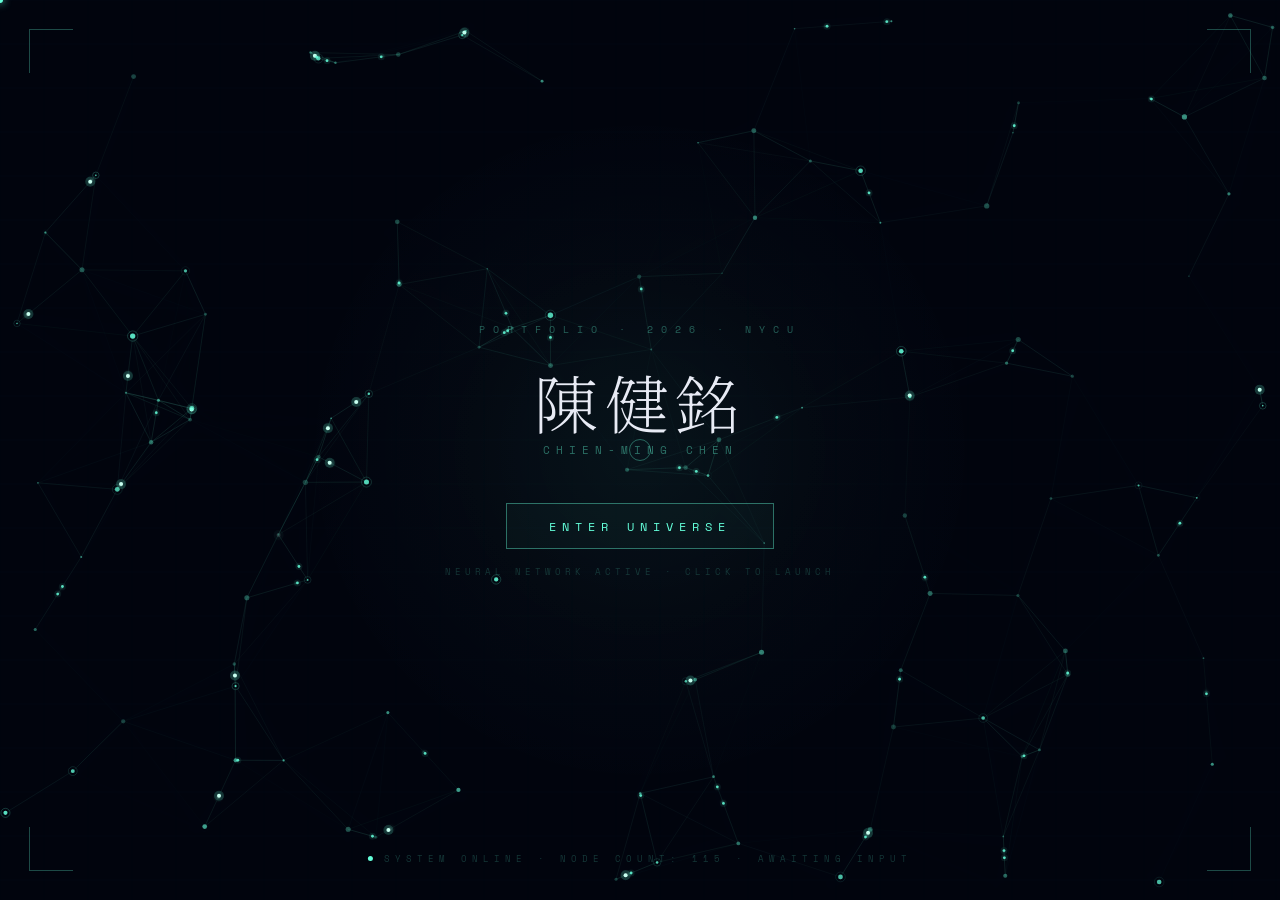
==== Chen.html @ 4d7787bc "Create Chen.html" ====
<!DOCTYPE html>
<html lang="zh-TW">
<head>
<meta charset="UTF-8">
<meta name="viewport" content="width=device-width, initial-scale=1.0">
<title>陳健銘 · Portfolio</title>
<link href="https://fonts.googleapis.com/css2?family=Noto+Serif+TC:wght@200;300;400&family=Space+Mono:wght@400;700&family=Noto+Sans+TC:wght@300;400;500&display=swap" rel="stylesheet">
<style>
*,*::before,*::after{margin:0;padding:0;box-sizing:border-box}
:root{
  --bg:#02040E;--accent:#64FFDA;--text:#E8EBF5;--muted:#8BA5C8;
  --border:rgba(100,255,218,0.16);--panel:rgba(6,12,30,0.92);
  --card-bg:rgba(255,255,255,0.04);--card-border:rgba(100,255,218,0.18);
  --hi-blue:#4FC3F7;--hi-green:#64FFDA;
}
html,body{width:100%;height:100%;overflow:hidden;background:var(--bg);color:var(--text);font-family:'Noto Sans TC',sans-serif;cursor:none}
#cur{position:fixed;width:6px;height:6px;background:var(--accent);border-radius:50%;pointer-events:none;z-index:9999;transform:translate(-50%,-50%);box-shadow:0 0 8px var(--accent)}
#cur2{position:fixed;width:22px;height:22px;border:1px solid var(--accent);border-radius:50%;pointer-events:none;z-index:9998;transform:translate(-50%,-50%);opacity:.35}

/* ════════════════════════════════════════
   NEURAL GRID LANDING
   ════════════════════════════════════════ */
#landing{position:fixed;inset:0;z-index:800;background:#02040E;display:flex;align-items:center;justify-content:center;cursor:none;transition:opacity 1s ease}
#landing.fade-out{opacity:0;pointer-events:none}
#ng-canvas{position:absolute;inset:0;width:100%;height:100%;pointer-events:none}
#landing-ui{position:relative;z-index:2;display:flex;flex-direction:column;align-items:center;text-align:center;pointer-events:none}
#lng-eyebrow{font-family:'Space Mono',monospace;font-size:.62rem;letter-spacing:8px;color:rgba(100,255,218,.35);margin-bottom:2rem;text-transform:uppercase}
#lng-name{font-family:'Noto Serif TC',serif;font-size:clamp(2.6rem,5vw,4.8rem);font-weight:200;color:#E8EBF5;letter-spacing:.1em;line-height:1;margin-bottom:.55rem}
#lng-en{font-family:'Space Mono',monospace;font-size:.7rem;letter-spacing:6px;color:rgba(100,255,218,.4);margin-bottom:2.8rem}
#lng-btn{pointer-events:all;position:relative;font-family:'Space Mono',monospace;font-size:.72rem;letter-spacing:6px;color:var(--accent);border:1px solid rgba(100,255,218,.4);padding:.85rem 2.6rem;background:rgba(100,255,218,.03);cursor:pointer;transition:all .3s;overflow:hidden}
#lng-btn::before{content:'';position:absolute;inset:0;background:rgba(100,255,218,.07);transform:scaleX(0);transform-origin:left;transition:transform .35s ease}
#lng-btn:hover::before{transform:scaleX(1)}
#lng-btn:hover{border-color:var(--accent);box-shadow:0 0 28px rgba(100,255,218,.15),0 0 60px rgba(100,255,218,.06)}
.lng-pulse{position:absolute;inset:-1px;border:1px solid var(--accent);opacity:0;animation:lp 2.6s ease-out infinite}
.lng-pulse:nth-child(2){animation-delay:.9s}
@keyframes lp{0%{transform:scale(1);opacity:.5}100%{transform:scale(1.7,2.4);opacity:0}}
#lng-sub{margin-top:1rem;font-family:'Space Mono',monospace;font-size:.58rem;letter-spacing:4px;color:rgba(100,255,218,.18);pointer-events:none}
#landing .cor{position:absolute;width:44px;height:44px;pointer-events:none}
#landing .cor-tl{top:1.8rem;left:1.8rem;border-top:1px solid rgba(100,255,218,.28);border-left:1px solid rgba(100,255,218,.28)}
#landing .cor-tr{top:1.8rem;right:1.8rem;border-top:1px solid rgba(100,255,218,.28);border-right:1px solid rgba(100,255,218,.28)}
#landing .cor-bl{bottom:1.8rem;left:1.8rem;border-bottom:1px solid rgba(100,255,218,.28);border-left:1px solid rgba(100,255,218,.28)}
#landing .cor-br{bottom:1.8rem;right:1.8rem;border-bottom:1px solid rgba(100,255,218,.28);border-right:1px solid rgba(100,255,218,.28)}
#lng-status{position:absolute;bottom:2.2rem;left:50%;transform:translateX(-50%);font-family:'Space Mono',monospace;font-size:.55rem;letter-spacing:5px;color:rgba(100,255,218,.2);display:flex;align-items:center;gap:.7rem;white-space:nowrap}
#lng-beacon{width:5px;height:5px;border-radius:50%;background:var(--accent);animation:lbpulse 2s ease infinite;flex-shrink:0}
@keyframes lbpulse{0%,100%{box-shadow:0 0 0 0 rgba(100,255,218,.5)}60%{box-shadow:0 0 0 5px rgba(100,255,218,0)}}
#rkt-canvas{position:fixed;inset:0;z-index:790;pointer-events:none;opacity:0;transition:opacity .2s}
#rkt-canvas.vis{opacity:1}

/* ── Background canvas (stars/meteors) ── */
#gc{position:fixed;inset:0;z-index:1;pointer-events:none}

/* ── Planet close-up canvas (left 30%) ── */
#pc{position:fixed;left:0;top:0;width:30%;height:100%;z-index:3;pointer-events:none}

/* ── TRANSITION CANVAS: full-screen, sits above everything during transit ── */
#tc{position:fixed;inset:0;z-index:50;pointer-events:none;opacity:0;transition:opacity .18s}
#tc.visible{opacity:1}

/* ── Right content panel ── */
#panel{position:fixed;left:30%;top:0;width:70%;height:100%;z-index:4;border-left:1px solid var(--border);background:linear-gradient(160deg,rgba(8,16,38,0.95) 0%,rgba(4,10,26,0.93) 60%,rgba(6,14,32,0.95) 100%);backdrop-filter:blur(24px);overflow:hidden;transition:opacity .35s}
#scroll-inner .sec:last-child{padding-bottom:6rem}
#panel.hidden{opacity:0;pointer-events:none}
#scroll-inner{position:absolute;top:0;left:0;width:100%;will-change:transform}
.sec{width:100%;min-height:100vh;display:flex;flex-direction:column;justify-content:center;padding:4rem 4rem 3rem 3rem;position:relative}

/* content reveal */
.rv{opacity:0;transform:translateY(26px);transition:opacity .65s ease,transform .65s ease}
.rv.in{opacity:1;transform:none}
.s1{transition-delay:.08s}.s2{transition-delay:.22s}.s3{transition-delay:.38s}.s4{transition-delay:.54s}

.stag{font-family:'Space Mono',monospace;font-size:10px;letter-spacing:4px;color:var(--accent);text-transform:uppercase;margin-bottom:.9rem}
.stitle{font-family:'Noto Serif TC',serif;font-size:clamp(2rem,3.3vw,3rem);font-weight:200;line-height:1.2;margin-bottom:1.1rem}
.snum{position:absolute;top:2rem;right:2.5rem;font-family:'Space Mono',monospace;font-size:11px;color:rgba(100,255,218,.16);letter-spacing:2px}
p{font-size:.93rem;line-height:2.0;color:rgba(232,235,245,.78)}
.hi{color:var(--accent)}
.dv{width:40px;height:1px;background:var(--accent);opacity:.45;margin:1.4rem 0}

.ei{border-left:2px solid var(--border);padding:.85rem 0 .85rem 1.4rem;margin-bottom:1.2rem;position:relative}
.ei::before{content:'';position:absolute;left:-5px;top:1.05rem;width:8px;height:8px;border-radius:50%;background:var(--accent);box-shadow:0 0 6px var(--accent)}
.eyr{font-family:'Space Mono',monospace;font-size:10px;color:var(--accent);letter-spacing:2px;margin-bottom:.25rem}
.esc{font-size:1rem;font-weight:500;margin-bottom:.18rem}
.ede{font-size:.84rem;color:var(--muted)}

.scat{font-family:'Space Mono',monospace;font-size:10px;letter-spacing:3px;color:var(--muted);text-transform:uppercase;margin:1.3rem 0 .55rem}
.scat:first-child{margin-top:0}
.sgr{display:flex;flex-wrap:wrap;gap:.45rem}
.sk{padding:.32rem .85rem;border:1px solid var(--border);font-family:'Space Mono',monospace;font-size:11px;color:var(--muted);letter-spacing:1px;transition:all .22s;background:rgba(100,255,218,.018)}
.sk:hover{border-color:var(--accent);color:var(--accent);background:rgba(100,255,218,.06)}

.wk{padding:1.2rem 1.35rem;border:1px solid var(--border);margin-bottom:.9rem;background:rgba(100,255,218,.012);transition:all .22s}
.wk:hover{border-color:rgba(100,255,218,.32);transform:translateX(4px)}
.whd{display:flex;justify-content:space-between;align-items:flex-start;margin-bottom:.28rem}
.wtl{font-size:.98rem;font-weight:500}
.wpr{font-family:'Space Mono',monospace;font-size:10px;color:var(--accent);letter-spacing:1px}
.wco{font-size:.83rem;color:var(--muted);margin-bottom:.55rem}
.wde{font-size:.87rem;line-height:1.68;color:rgba(232,235,245,.58)}

.cl{display:flex;flex-direction:column;gap:.5rem;margin-top:.8rem}
.sec-contact .stitle{font-size:clamp(1.6rem,2.6vw,2.4rem);margin-bottom:.7rem}
.sec-contact .cl{gap:.4rem;margin-top:.6rem}
.sec-contact .ci{padding:.75rem 1.1rem}
.sec-contact p{line-height:1.7}
.ci{display:flex;align-items:center;gap:1.15rem;padding:1rem 1.35rem;border:1px solid var(--border);text-decoration:none;color:var(--text);transition:all .28s;background:rgba(100,255,218,.012)}
.ci:hover{border-color:var(--accent);transform:translateX(6px);background:rgba(100,255,218,.05)}
.cic{width:36px;height:36px;border:1px solid var(--border);border-radius:50%;display:flex;align-items:center;justify-content:center;font-size:15px;color:var(--accent);flex-shrink:0}
.clb{font-family:'Space Mono',monospace;font-size:9px;letter-spacing:3px;color:var(--muted);margin-bottom:2px}
.clv{font-size:.88rem}

#dots{position:fixed;bottom:2rem;left:50%;transform:translateX(-50%);display:flex;gap:.85rem;z-index:200;align-items:center}
.dot{width:7px;height:7px;border-radius:50%;border:1px solid var(--muted);cursor:pointer;transition:all .3s}
.dot.on{background:var(--accent);border-color:var(--accent);box-shadow:0 0 7px var(--accent);width:20px;border-radius:3px}

#ptag{position:fixed;left:0;bottom:3.2rem;width:30%;text-align:center;z-index:10;pointer-events:none;font-family:'Space Mono',monospace;font-size:10px;letter-spacing:4px;color:var(--muted);text-transform:uppercase;transition:opacity .35s}

#shint{position:fixed;right:2rem;bottom:2.5rem;display:flex;flex-direction:column;align-items:center;gap:.38rem;opacity:.38;z-index:200;transition:opacity .4s}
#shint span{font-family:'Space Mono',monospace;font-size:9px;letter-spacing:2px;color:var(--muted);writing-mode:vertical-rl}
.sa{width:1px;height:34px;background:linear-gradient(to bottom,transparent,var(--muted));animation:sp 1.6s ease infinite}
@keyframes sp{0%,100%{opacity:.2;transform:scaleY(.6)}50%{opacity:.7;transform:scaleY(1)}}

.name-big{font-family:'Noto Serif TC',serif;font-size:clamp(2.8rem,4.8vw,4.6rem);font-weight:200;letter-spacing:.04em;line-height:1.05}
.name-en{font-family:'Space Mono',monospace;font-size:.78rem;color:var(--muted);letter-spacing:4px;margin-top:.38rem;margin-bottom:1.8rem}

/* ── Projects section: fit cards within 100vh ── */
.sec-projects{justify-content:center;padding-top:3rem;padding-bottom:3rem}
.sec-projects .stitle{margin-bottom:.75rem}
.sec-projects .stag{margin-bottom:.55rem}


.sec-contact{padding:3.5rem 4rem 5rem 3rem;justify-content:flex-start;overflow:visible;min-height:100vh;display:flex;flex-direction:column}

/* Terminal input row */
#msg-form{display:flex;gap:.6rem;margin-top:.9rem;align-items:stretch}
#msg-input{flex:1;background:rgba(100,255,218,.04);border:1px solid var(--border);color:var(--text);font-family:'Space Mono',monospace;font-size:.82rem;padding:.65rem 1rem;outline:none;transition:border-color .22s;caret-color:var(--accent)}
#msg-input:focus{border-color:rgba(100,255,218,.55)}
#msg-input::placeholder{color:var(--muted);opacity:.5}
#msg-send{padding:.65rem 1.3rem;background:transparent;border:1px solid var(--border);color:var(--accent);font-family:'Space Mono',monospace;font-size:.78rem;letter-spacing:2px;cursor:pointer;transition:all .22s;white-space:nowrap}
#msg-send:hover{background:rgba(100,255,218,.08);border-color:var(--accent)}
#msg-send:active{transform:scale(.97)}

/* Terminal log */
#msg-log{margin-top:.7rem;height:5.5rem;overflow-y:auto;display:flex;flex-direction:column;gap:.28rem;scrollbar-width:thin;scrollbar-color:var(--border) transparent}
.msg-line{font-family:'Space Mono',monospace;font-size:.75rem;line-height:1.5;display:flex;gap:.5rem}
.msg-line .pf{color:var(--accent);opacity:.7;flex-shrink:0}
.msg-line .ms{color:rgba(232,235,245,.55)}
.msg-line.sys .ms{color:rgba(100,255,218,.5)}
.msg-line.err .ms{color:rgba(255,100,100,.55)}

/* Contact cards */
.ci2{display:flex;align-items:center;gap:1rem;padding:.85rem 1.15rem;border:1px solid var(--border);text-decoration:none;color:var(--text);transition:all .3s;background:rgba(100,255,218,.012);position:relative;overflow:hidden;cursor:pointer}
.ci2::after{content:'';position:absolute;inset:0;background:linear-gradient(90deg,transparent,rgba(100,255,218,.06),transparent);transform:translateX(-100%);transition:transform .5s}
.ci2:hover::after{transform:translateX(100%)}
.ci2:hover{border-color:rgba(100,255,218,.5);background:rgba(100,255,218,.04)}
.ci2:hover .ci2-icon{border-color:var(--accent);box-shadow:0 0 12px rgba(100,255,218,.3);transform:rotate(5deg) scale(1.08)}
.ci2:hover .ci2-copy{opacity:1}
.ci2-icon{width:38px;height:38px;border:1px solid var(--border);border-radius:50%;display:flex;align-items:center;justify-content:center;font-size:14px;color:var(--accent);flex-shrink:0;transition:all .3s}
.ci2-body{flex:1;min-width:0}
.ci2-label{font-family:'Space Mono',monospace;font-size:9px;letter-spacing:3px;color:var(--muted);margin-bottom:2px}
.ci2-value{font-size:.86rem;white-space:nowrap;overflow:hidden;text-overflow:ellipsis}
.ci2-copy{opacity:0;font-family:'Space Mono',monospace;font-size:9px;letter-spacing:2px;color:var(--accent);transition:opacity .2s;flex-shrink:0}
.ci2.copied{border-color:var(--accent);background:rgba(100,255,218,.08)}
.ci2.copied .ci2-copy{opacity:1;color:var(--accent)}

/* status beacon */
#status-row{display:flex;align-items:center;gap:.6rem;margin:.55rem 0 .8rem}
.beacon{width:7px;height:7px;border-radius:50%;background:var(--accent);animation:bpulse 2s ease infinite;flex-shrink:0}
@keyframes bpulse{0%,100%{box-shadow:0 0 0 0 rgba(100,255,218,.5)}60%{box-shadow:0 0 0 6px rgba(100,255,218,0)}}
#status-txt{font-family:'Space Mono',monospace;font-size:10px;letter-spacing:3px;color:var(--muted)}

/* typewriter cursor */
.twcursor{display:inline-block;width:2px;height:.9em;background:var(--accent);margin-left:2px;animation:blink .75s step-end infinite;vertical-align:middle}
@keyframes blink{0%,100%{opacity:1}50%{opacity:0}}

/* ── Skill popup card ── */
.sk-popup{position:absolute;z-index:50;min-width:220px;max-width:280px;background:rgba(6,14,36,0.97);border:1px solid rgba(100,255,218,.38);padding:1rem 1.1rem 1rem;pointer-events:none;backdrop-filter:blur(14px);box-shadow:0 8px 40px rgba(0,0,0,.55),0 0 0 1px rgba(100,255,218,.08);animation:sk-fadein .18s ease}
@keyframes sk-fadein{from{opacity:0;transform:translateY(6px)}to{opacity:1;transform:none}}
.sk-popup-name{font-family:'Space Mono',monospace;font-size:11px;letter-spacing:2px;color:var(--accent);margin-bottom:.65rem;text-transform:uppercase}
.sk-popup-bar-wrap{display:flex;align-items:center;gap:.65rem;margin-bottom:.65rem}
.sk-popup-bar{flex:1;height:3px;background:rgba(100,255,218,.12);border-radius:2px;position:relative;overflow:hidden}
.sk-popup-bar::after{content:'';position:absolute;left:0;top:0;height:100%;background:var(--accent);border-radius:2px;box-shadow:0 0 6px rgba(100,255,218,.55);width:var(--bar-w,0%);transition:width .55s cubic-bezier(.22,1,.36,1)}
.sk-popup-pct{font-family:'Space Mono',monospace;font-size:10px;color:var(--accent);flex-shrink:0;min-width:2.8ch;text-align:right}
.sk-popup-desc{font-size:.78rem;line-height:1.7;color:rgba(232,235,245,.62)}

/* ── Skill tag with inline pct bar ── */
.sk{position:relative;overflow:hidden}
.sk .sk-bar{position:absolute;bottom:0;left:0;height:2px;background:var(--accent);opacity:.45;width:0;transition:width .5s cubic-bezier(.22,1,.36,1)}
.sk:hover .sk-bar,.sk.active .sk-bar{opacity:.75}
/* ── Skill tag active state ── */
.sk.active{border-color:var(--accent);color:var(--accent);background:rgba(100,255,218,.12);box-shadow:0 0 8px rgba(100,255,218,.18)}

/* ── Work item expand ── */
.wk{cursor:pointer}
.wk .wde{max-height:0;overflow:hidden;opacity:0;transition:max-height .38s ease,opacity .3s ease,margin-top .3s ease;margin-top:0}
.wk.open .wde{max-height:8rem;opacity:1;margin-top:.55rem}
.wk .wex{font-family:'Space Mono',monospace;font-size:9px;letter-spacing:2px;color:var(--muted);margin-top:.3rem;transition:color .2s}
.wk:hover .wex,.wk.open .wex{color:var(--accent)}
.wk.open{border-color:rgba(100,255,218,.28);background:rgba(100,255,218,.03)}
.wex-arrow{display:inline-block;transition:transform .3s}
.wk.open .wex-arrow{transform:rotate(90deg)}

/* ── Contact copy toast ── */
#copy-toast{position:fixed;bottom:3.5rem;left:50%;transform:translateX(-50%) translateY(6px);background:rgba(100,255,218,.12);border:1px solid var(--accent);font-family:'Space Mono',monospace;font-size:10px;letter-spacing:3px;color:var(--accent);padding:.45rem 1.2rem;opacity:0;transition:opacity .25s,transform .25s;pointer-events:none;z-index:300;backdrop-filter:blur(8px)}
#copy-toast.show{opacity:1;transform:translateX(-50%) translateY(0)}

/* ── Typewriter role line ── */
#role-line{font-family:'Space Mono',monospace;font-size:.78rem;color:var(--accent);letter-spacing:2px;min-height:1.2em;margin-bottom:.6rem}

/* ── Project Cards ── */
.proj-grid{display:grid;grid-template-columns:1fr 1fr;gap:.7rem;margin-top:.5rem;position:relative}
.proj-card{
  background:rgba(255,255,255,0.042);border:1px solid var(--card-border);border-radius:10px;
  padding:.85rem 1rem;position:relative;overflow:hidden;cursor:default;
  transition:border-color .32s,box-shadow .32s,opacity .32s;
}
/* shimmer overlay */
.proj-card::before{content:'';position:absolute;inset:0;background:linear-gradient(135deg,rgba(100,255,218,.05) 0%,transparent 60%);opacity:0;transition:opacity .32s;border-radius:10px;pointer-events:none}

/* ── Expanded card (JS adds .proj-expanded) ── */
.proj-card.proj-expanded{
  z-index:20;
  border-color:rgba(100,255,218,.55);
  box-shadow:0 0 0 1px rgba(100,255,218,.2),0 18px 60px rgba(100,255,218,.12),0 4px 20px rgba(0,0,0,.6);
  background:rgba(6,16,38,0.97);
  overflow:visible;
  padding:1.15rem 1.25rem;
}
.proj-card.proj-expanded::before{opacity:1}

/* dim siblings when one is expanded */
.proj-grid.has-expanded .proj-card:not(.proj-expanded){
  opacity:.28;pointer-events:none;
}

.proj-cat{font-family:'Space Mono',monospace;font-size:9px;letter-spacing:3px;color:var(--accent);opacity:.7;text-transform:uppercase;margin-bottom:.3rem}
.proj-title{font-size:.93rem;font-weight:500;color:var(--text);margin-bottom:.3rem;line-height:1.28}
.proj-desc{font-size:.78rem;line-height:1.62;color:rgba(232,235,245,.6);margin-bottom:.5rem}
.proj-tags{display:flex;flex-wrap:wrap;gap:.28rem}
.proj-tag{font-family:'Space Mono',monospace;font-size:9px;letter-spacing:1px;padding:.18rem .55rem;border:1px solid rgba(100,255,218,.22);color:var(--accent);border-radius:3px;background:rgba(100,255,218,.04)}

/* ── Timeline (Experience) ── */
.tl{position:relative;padding-left:2rem;margin-top:.5rem}
.tl::before{content:'';position:absolute;left:0;top:.6rem;bottom:.6rem;width:1px;background:linear-gradient(to bottom,var(--accent),rgba(100,255,218,.12))}
.tl-item{position:relative;margin-bottom:1.1rem}
.tl-item:last-child{margin-bottom:0}
.tl-dot{position:absolute;left:-2rem;top:.62rem;width:9px;height:9px;border-radius:50%;background:var(--accent);box-shadow:0 0 10px rgba(100,255,218,.5);transform:translateX(-4px)}
.tl-year{font-family:'Space Mono',monospace;font-size:9px;letter-spacing:2px;color:var(--accent);margin-bottom:.15rem}
.tl-role{font-size:.95rem;font-weight:500;color:var(--text);margin-bottom:.08rem}
.tl-org{font-size:.82rem;color:var(--muted);margin-bottom:.28rem}
.tl-body{font-size:.82rem;line-height:1.65;color:rgba(232,235,245,.55);max-height:0;overflow:hidden;transition:max-height .4s ease,opacity .3s ease;opacity:0}
.tl-item:hover .tl-body,.tl-item.open .tl-body{max-height:8rem;opacity:1}
.tl-item:hover .tl-dot{box-shadow:0 0 16px rgba(100,255,218,.75)}

/* ── Intro subtitle badge ── */
.intro-badge{display:inline-flex;align-items:center;gap:.5rem;background:rgba(100,255,218,.06);border:1px solid rgba(100,255,218,.18);border-radius:20px;padding:.3rem .9rem;font-family:'Space Mono',monospace;font-size:.62rem;letter-spacing:2px;color:rgba(100,255,218,.7);margin-bottom:1.2rem}
.intro-badge-dot{width:5px;height:5px;border-radius:50%;background:var(--accent);animation:bpulse 2s ease infinite;flex-shrink:0}

#trans-hud{position:fixed;inset:0;z-index:51;pointer-events:none;display:flex;flex-direction:column;align-items:center;justify-content:flex-end;padding-bottom:3.5rem;opacity:0;transition:opacity .3s}
#trans-hud.visible{opacity:1}
#trans-dest{font-family:'Space Mono',monospace;font-size:11px;letter-spacing:6px;color:var(--accent);text-transform:uppercase;margin-bottom:.5rem;opacity:.7}
#trans-prog-bar{width:140px;height:1px;background:rgba(100,255,218,.15);position:relative;overflow:visible}
#trans-prog-fill{position:absolute;left:0;top:0;height:1px;background:var(--accent);width:0%;transition:none;box-shadow:0 0 6px var(--accent)}
</style>
</head>
<body>
<div id="cur"></div><div id="cur2"></div>

<!-- ══ NEURAL GRID LANDING ══ -->
<div id="landing">
  <canvas id="ng-canvas"></canvas>
  <div class="cor cor-tl"></div>
  <div class="cor cor-tr"></div>
  <div class="cor cor-bl"></div>
  <div class="cor cor-br"></div>
  <div id="landing-ui">
    <div id="lng-eyebrow">Portfolio · 2026 · NYCU</div>
    <div id="lng-name">陳健銘</div>
    <div id="lng-en">CHIEN-MING CHEN</div>
    <button id="lng-btn" onclick="startEntry()">
      <span class="lng-pulse"></span>
      <span class="lng-pulse"></span>
      ENTER UNIVERSE
    </button>
    <div id="lng-sub">NEURAL NETWORK ACTIVE · CLICK TO LAUNCH</div>
  </div>
  <div id="lng-status">
    <div id="lng-beacon"></div>
    <span id="lng-status-txt">SYSTEM ONLINE · NODE COUNT: <span id="lng-node-ct">0</span> · AWAITING INPUT</span>
  </div>
</div>

<!-- ══ ROCKET CANVAS (entry animation) ══ -->
<canvas id="rkt-canvas"></canvas>

<!-- z1: star/meteor bg -->
<canvas id="gc"></canvas>
<!-- z3: planet closeup left panel -->
<canvas id="pc"></canvas>
<!-- z4: content panel -->
<div id="panel">
  <div id="scroll-inner">

    <!-- 01 INTRO -->
    <div class="sec" data-sec="0">
      <span class="snum">01 / 06</span>
      <div class="stag rv s1">Hello, World</div>
      <div class="rv s1"><div class="intro-badge"><div class="intro-badge-dot"></div>NYCU · 數學建模與科學計算研究所</div></div>
      <h1 class="name-big rv s2">陳健銘</h1>
      <div class="rv s2"><p class="name-en">CHIEN-MING CHEN</p></div>
      <div class="rv s3">
        <div id="role-line"><span id="role-text"></span><span class="twcursor"></span></div>
        <p>數學建模研究者 · AI 工程師，深耕<span class="hi">科學計算</span>與<span class="hi">隨機過程</span>理論，善於將物理、生物與金融問題轉化為可計算的數學架構。</p>
        <div class="dv"></div>
        <p>現居 <span class="hi">台灣・新竹</span>，就讀國立陽明交通大學數學建模與科學計算研究所，目標融合數理與 AI 技術解決高影響力的複雜問題。</p>
      </div>
    </div>

    <!-- 02 EDUCATION -->
    <div class="sec" data-sec="1">
      <span class="snum">02 / 06</span>
      <div class="stag rv s1">Academic Journey</div>
      <h2 class="stitle rv s2">學歷</h2>
      <div class="rv s3">
        <div class="ei"><div class="eyr">2021 — 2025</div><div class="esc">國立臺東大學</div><div class="ede">應用數學系 · 學士</div></div>
        <div class="ei"><div class="eyr">2025 — 2027（就讀中）</div><div class="esc">國立陽明交通大學</div><div class="ede">數學建模與科學計算研究所 · 碩士</div></div>
      </div>
    </div>

    <!-- 03 SKILLS -->
    <div class="sec" data-sec="2">
      <span class="snum">03 / 06</span>
      <div class="stag rv s1">Skills & Expertise</div>
      <h2 class="stitle rv s2">專長</h2>
      <div class="rv s3">
        <div class="scat">程式語言 &amp; 工具</div>
        <div class="sgr">
          <div class="sk" data-pct="88" data-desc="主力語言。用於科學計算、數據分析、自動化腳本及 AI 模型訓練前處理，熟悉 NumPy / Matplotlib 生態系。">Python</div>
          <div class="sk" data-pct="82" data-desc="向量化運算與矩陣操作，廣泛應用於 PDE 求解器、隨機模擬與統計分析等數值任務。">NumPy</div>
          <div class="sk" data-pct="78" data-desc="科學視覺化工具，可繪製收斂曲線、誤差分析圖、場分布圖等，支援動畫輸出。">Matplotlib</div>
          <div class="sk" data-pct="70" data-desc="熟悉指令列操作、Shell 腳本與環境管理，能在遠端伺服器上執行計算任務。">Linux</div>
          <div class="sk" data-pct="72" data-desc="用於 CV 訓練資料集建構，能高效完成 Bounding Box 標注並輸出 YOLO 格式標注檔。">LabelImg</div>
          <div class="sk" data-pct="65" data-desc="了解 YOLOv5/v8 訓練流程，包含資料清洗、格式轉換、模型評估等端到端實作。">YOLO</div>
        </div>
        <div class="scat">數值分析 &amp; 科學計算</div>
        <div class="sgr">
          <div class="sk" data-pct="85" data-desc="熟悉拋物型、橢圓型 PDE 的數值離散化方法，能分析截斷誤差與穩定性條件。">Numerical PDEs</div>
          <div class="sk" data-pct="80" data-desc="以 Fourier / Chebyshev 展開求解高精度 PDE，理解譜方法的收斂性與適用範圍。">Spectral Methods</div>
          <div class="sk" data-pct="78" data-desc="結合 FFT 的頻域求解器，用於週期邊界條件下的反應擴散方程高效時間積分。">FFT Solvers</div>
          <div class="sk" data-pct="82" data-desc="有限差分法，能自行推導差分格式並驗證一致性，熟悉顯式與隱式格式的穩定性分析。">FDM</div>
          <div class="sk" data-pct="80" data-desc="四階 Runge-Kutta 時間積分，常與 Spectral / FDM 空間離散化搭配使用。">RK4</div>
          <div class="sk" data-pct="75" data-desc="Method of Manufactured Solutions，用於系統性驗證數值求解器正確性與收斂階數。">MMS</div>
        </div>
        <div class="scat">數學建模 &amp; 分析</div>
        <div class="sgr">
          <div class="sk" data-pct="83" data-desc="研究 Brownian Motion、Stopping Time、隨機漫步等，並應用於障礙選擇權定價模型。">Stochastic Processes</div>
          <div class="sk" data-pct="88" data-desc="矩陣分解、特徵值分析、線性方程組求解，是數值方法與機器學習演算法的基礎。">Linear Algebra</div>
          <div class="sk" data-pct="72" data-desc="演算法複雜度分析與設計，能評估數值方法的計算成本並進行優化。">Algorithmic Analysis</div>
          <div class="sk" data-pct="70" data-desc="統計描述、分布擬合、異常偵測等，曾應用於 AI 訓練資料品質管控。">數據分析</div>
        </div>
      </div>
      <!-- Skill detail popup -->
      <div id="sk-popup" class="sk-popup" style="display:none">
        <div class="sk-popup-name"></div>
        <div class="sk-popup-bar-wrap"><div class="sk-popup-bar"></div><span class="sk-popup-pct"></span></div>
        <div class="sk-popup-desc"></div>
      </div>
    </div>

    <!-- 04 PROJECTS -->
    <div class="sec sec-projects" data-sec="3">
      <span class="snum">04 / 06</span>
      <div class="stag rv s1">Research & Projects</div>
      <h2 class="stitle rv s2">專案實作</h2>
      <div class="rv s3">
        <div class="proj-grid">
          <div class="proj-card">
            <div class="proj-cat">科學計算</div>
            <div class="proj-title">非線性反應擴散方程求解器</div>
            <div class="proj-desc">自主編寫 Python 腳本，結合 FFT 與 RK4 實現高精度時空離散化模擬。導入 MMS 與網格收斂性分析，精準排除數值偽解，確保物理真實性。</div>
            <div class="proj-tags"><span class="proj-tag">Python</span><span class="proj-tag">FFT</span><span class="proj-tag">RK4</span><span class="proj-tag">Spectral Methods</span><span class="proj-tag">MMS</span></div>
          </div>
          <div class="proj-card">
            <div class="proj-cat">機率統計</div>
            <div class="proj-title">多維隨機漫步與預測模型</div>
            <div class="proj-desc">推導隨機過程之 Stopping Time 分布函數、期望值與變異數。成功應用於金融障礙選擇權定價，具備強大的隨機異常與統計分析即戰力。</div>
            <div class="proj-tags"><span class="proj-tag">Stochastic Processes</span><span class="proj-tag">NumPy</span><span class="proj-tag">Stopping Time</span><span class="proj-tag">Options Pricing</span></div>
          </div>
          <div class="proj-card">
            <div class="proj-cat">電腦視覺 · AI</div>
            <div class="proj-title">CV 訓練資料集自動化建構</div>
            <div class="proj-desc">撰寫自動化影像前處理腳本進行影格抽樣、圖像清洗與品質控管，以 LabelImg 建構符合 YOLO 格式的高品質標注資料集。</div>
            <div class="proj-tags"><span class="proj-tag">YOLO</span><span class="proj-tag">LabelImg</span><span class="proj-tag">Python</span><span class="proj-tag">Computer Vision</span></div>
          </div>
          <div class="proj-card">
            <div class="proj-cat">數值分析</div>
            <div class="proj-title">有限差分法 PDE 求解比較</div>
            <div class="proj-desc">系統性比較 FDM、Spectral Method 等數值方法在不同邊界條件下的精度與效率，建立誤差分析框架與收斂性報告。</div>
            <div class="proj-tags"><span class="proj-tag">FDM</span><span class="proj-tag">Spectral Methods</span><span class="proj-tag">Numerical PDEs</span><span class="proj-tag">Matplotlib</span></div>
          </div>
        </div>
      </div>
    </div>

    <!-- 05 EXPERIENCE -->
    <div class="sec" style="justify-content:flex-start;padding-top:3.5rem;padding-bottom:4rem;" data-sec="4">
      <span class="snum">05 / 06</span>
      <div class="stag rv s1">Work Experience</div>
      <h2 class="stitle rv s2">工作經歷</h2>
      <div class="rv s3">
        <div class="tl">
          <div class="tl-item">
            <div class="tl-dot"></div>
            <div class="tl-year">2025/09 — 2026/06</div>
            <div class="tl-role">AI Intern</div>
            <div class="tl-org">美商普維股份有限公司（LatticeWork）· 新竹竹北</div>
            <div class="tl-body">負責 CV 模型訓練之自動化影像前處理，撰寫 Python 腳本進行影格抽樣與圖像清洗；以 LabelImg 進行 Bounding Box 標註與 QA，建構符合 YOLO 格式的高品質訓練資料集。</div>
          </div>
          <div class="tl-item">
            <div class="tl-dot"></div>
            <div class="tl-year">2024/09 — 2025/02</div>
            <div class="tl-role">數學老師（線上家教）</div>
            <div class="tl-org">高教深耕計畫 · 教育部 · 台北大安區</div>
            <div class="tl-body">線上一對一教授國中數學，將複雜數理概念轉化為易懂的想法，培養學生邏輯思維與解題能力。</div>
          </div>
          <div class="tl-item">
            <div class="tl-dot"></div>
            <div class="tl-year">2023/09 — 2024/06</div>
            <div class="tl-role">微積分助教</div>
            <div class="tl-org">國立臺東大學 · 台東</div>
            <div class="tl-body">擔任學士班微積分助教，負責習題講解與課後輔導，協助學生掌握微積分核心概念。</div>
          </div>
          <div class="tl-item">
            <div class="tl-dot"></div>
            <div class="tl-year">2022/07 — 2022/09</div>
            <div class="tl-role">櫃檯接待人員</div>
            <div class="tl-org">第一銀行台東分行 · 台東</div>
            <div class="tl-body">負責銀行櫃檯內勤業務與客戶接待引導，保持高專注度，跨部門協作快速應變，優化客戶服務體驗。</div>
          </div>
        </div>
      </div>
    </div>

    <!-- 06 CONTACT -->
    <div class="sec sec-contact" data-sec="5">
      <span class="snum">06 / 06</span>
      <div class="stag rv s1">Get In Touch</div>
      <h2 class="stitle rv s2">Contact Me</h2>
      <div class="rv s2">
        <div id="status-row">
          <div class="beacon"></div>
          <span id="status-txt">AVAILABLE FOR OPPORTUNITIES &middot; 研發替代役 / 實習</span>
        </div>
        <p>距離再遠，連結始終存在。歡迎透過以下方式聯繫。</p>
      </div>
      <div class="rv s3">
        <div class="cl" style="gap:.5rem;margin-top:.8rem;">
          <div class="ci2" data-copy="jcm0621011@gmail.com">
            <div class="ci2-icon">&#9993;</div>
            <div class="ci2-body">
              <div class="ci2-label">EMAIL</div>
              <div class="ci2-value">jcm0621011@gmail.com</div>
            </div>
            <span class="ci2-copy">COPY &#8599;</span>
          </div>
          <div class="ci2" data-copy="0968890783">
            <div class="ci2-icon">&#9742;</div>
            <div class="ci2-body">
              <div class="ci2-label">PHONE</div>
              <div class="ci2-value">0968-890-783</div>
            </div>
            <span class="ci2-copy">COPY &#8599;</span>
          </div>
          <div class="ci2">
            <div class="ci2-icon" style="font-size:13px">&#128205;</div>
            <div class="ci2-body">
              <div class="ci2-label">LOCATION</div>
              <div class="ci2-value">新竹縣市（希望工作地點）</div>
            </div>
          </div>
          <div class="ci2">
            <div class="ci2-icon" style="font-size:11px;font-weight:700">役</div>
            <div class="ci2-body">
              <div class="ci2-label">役別 / 求職意願</div>
              <div class="ci2-value">未役 &middot; 尋找研發替代役 / 實習</div>
            </div>
          </div>
        </div>
      </div>
      <div class="rv s4" style="margin-top:1.2rem;">
        <div class="dv"></div>
        <p style="font-family:'Space Mono',monospace;font-size:.7rem;letter-spacing:2px;color:var(--muted);margin-bottom:.65rem;">// SEND A MESSAGE</p>
        <div id="msg-form">
          <input id="msg-input" type="text" placeholder="TYPE YOUR MESSAGE HERE..." autocomplete="off" />
          <button id="msg-send">SEND &#8599;</button>
        </div>
        <div id="msg-log">
          <div class="msg-line sys"><span class="pf">SYS &gt;</span><span class="ms">Terminal ready. Awaiting input.</span></div>
        </div>
      </div>
    </div>

  </div>
</div>

<!-- z50: full-screen transition canvas -->
<canvas id="tc"></canvas>
<!-- HUD shown during transit -->
<div id="trans-hud">
  <div id="trans-dest">— NAVIGATING —</div>
  <div id="trans-prog-bar"><div id="trans-prog-fill"></div></div>
</div>

<div id="copy-toast">COPIED TO CLIPBOARD</div>
<div id="ptag">太陽 · Sun</div>
<div id="dots">
  <div class="dot on" data-i="0"></div>
  <div class="dot" data-i="1"></div>
  <div class="dot" data-i="2"></div>
  <div class="dot" data-i="3"></div>
  <div class="dot" data-i="4"></div>
  <div class="dot" data-i="5"></div>
</div>
<div id="shint"><div class="sa"></div><span>SCROLL</span></div>

<script>
'use strict';
// ═══════════════════════════════════════════════════════
// CURSOR
// ═══════════════════════════════════════════════════════
const curEl=document.getElementById('cur'),cur2El=document.getElementById('cur2');
let mx=innerWidth/2,my=innerHeight/2,tx2=mx,ty2=my;
document.addEventListener('mousemove',e=>{mx=e.clientX;my=e.clientY;curEl.style.left=mx+'px';curEl.style.top=my+'px'});
(function ac(){tx2+=(mx-tx2)*.13;ty2+=(my-ty2)*.13;cur2El.style.left=tx2+'px';cur2El.style.top=ty2+'px';requestAnimationFrame(ac)})();

// ═══════════════════════════════════════════════════════
// CANVAS SETUP
// ═══════════════════════════════════════════════════════
const gc=document.getElementById('gc'), gctx=gc.getContext('2d');
const pc=document.getElementById('pc'), pctx=pc.getContext('2d');
const tc=document.getElementById('tc'), tctx=tc.getContext('2d');

function resize(){
  gc.width=innerWidth; gc.height=innerHeight;
  tc.width=innerWidth; tc.height=innerHeight;
  pc.width=Math.round(innerWidth*.3); pc.height=innerHeight;
}
resize(); window.addEventListener('resize',resize);

// ═══════════════════════════════════════════════════════
// MATH HELPERS
// ═══════════════════════════════════════════════════════
const clamp=(v,lo,hi)=>Math.max(lo,Math.min(hi,v));
const lerp=(a,b,t)=>a+(b-a)*t;
const easeInOut3=(t)=>t<.5?4*t*t*t:(1-(-2*t+2)**3/2);
const easeOut4=(t)=>1-(1-t)**4;
const easeIn2=(t)=>t*t;
const easeOut2=(t)=>1-(1-t)*(1-t);

// ═══════════════════════════════════════════════════════
// STARS (background canvas)
// ═══════════════════════════════════════════════════════
let stars=[];
function initStars(){
  stars=Array.from({length:420},()=>({
    x:Math.random()*gc.width, y:Math.random()*gc.height,
    r:Math.random()*1.5+.1, a:Math.random()*.8+.1,
    sp:Math.random()*.006+.001, ph:Math.random()*Math.PI*2,
  }));
}
initStars(); window.addEventListener('resize',initStars);

// ═══════════════════════════════════════════════════════
// METEORS (background canvas, ambient only)
// ═══════════════════════════════════════════════════════
const meteors=[];
function spawnMeteor(){
  const from01=Math.random()<.5;
  let sx,sy,ang;
  if(from01){sx=Math.random()*gc.width;sy=-10;ang=Math.PI/4+Math.random()*.4-.2;}
  else{sx=-10;sy=Math.random()*gc.height*.7;ang=.25+Math.random()*.35;}
  meteors.push({x:sx,y:sy,vx:Math.cos(ang)*(16+Math.random()*8),vy:Math.sin(ang)*(16+Math.random()*8),
    len:80+Math.random()*130,w:.8+Math.random()*1.2,life:1+Math.random()*.5,
    col:Math.random()<.25?'rgba(200,220,255,':'rgba(255,255,255,'});
}
setInterval(()=>{if(Math.random()<.65)spawnMeteor();},1100);

function drawMeteors(){
  for(let i=meteors.length-1;i>=0;i--){
    const m=meteors[i];
    m.x+=m.vx; m.y+=m.vy; m.life-=.018;
    if(m.life<=0||m.x>gc.width+200||m.y>gc.height+200){meteors.splice(i,1);continue;}
    const tx=m.x-m.vx*(m.len/18),ty=m.y-m.vy*(m.len/18);
    const g=gctx.createLinearGradient(m.x,m.y,tx,ty);
    g.addColorStop(0,m.col+Math.min(m.life,.9)+')');
    g.addColorStop(.4,m.col+(m.life*.4)+')');
    g.addColorStop(1,m.col+'0)');
    gctx.beginPath();gctx.moveTo(m.x,m.y);gctx.lineTo(tx,ty);
    gctx.strokeStyle=g;gctx.lineWidth=m.w;gctx.stroke();
    gctx.beginPath();gctx.arc(m.x,m.y,m.w*1.2,0,Math.PI*2);
    gctx.fillStyle=m.col+Math.min(m.life,.9)+')';gctx.fill();
  }
}

// ═══════════════════════════════════════════════════════
// NOISE helpers (for planet textures)
// ═══════════════════════════════════════════════════════
function hash(x,y,s){return Math.abs(Math.sin(x*127.1+y*311.7+s*74.3)*43758.5453)%1;}
function n2(x,y,s){
  const ix=Math.floor(x),iy=Math.floor(y),fx=x-ix,fy=y-iy;
  const u=fx*fx*(3-2*fx),v=fy*fy*(3-2*fy);
  return lerp(lerp(hash(ix,iy,s),hash(ix+1,iy,s),u),lerp(hash(ix,iy+1,s),hash(ix+1,iy+1,s),u),v);
}
function fbm(x,y,o,s){let v=0,a=.5,f=1;for(let i=0;i<o;i++){v+=a*n2(x*f,y*f,s+i*17);a*=.5;f*=2.1;}return v;}

// ═══════════════════════════════════════════════════════
// PLANET DRAWERS
// ═══════════════════════════════════════════════════════
function drawSun(ctx,cx,cy,r,t,al){
  ctx.save();ctx.globalAlpha=al;
  // outer corona rings
  for(let i=4;i>=1;i--){
    const rg=ctx.createRadialGradient(cx,cy,r*.5,cx,cy,r*(1+i*.35));
    rg.addColorStop(0,`rgba(255,140,20,${.18/i})`);rg.addColorStop(1,'rgba(255,60,0,0)');
    ctx.beginPath();ctx.arc(cx,cy,r*(1+i*.35),0,Math.PI*2);ctx.fillStyle=rg;ctx.fill();
  }
  // flares
  for(let i=0;i<20;i++){
    const a=(i/20)*Math.PI*2+t*.15;const ln=r*(.14+.18*Math.sin(t*1.1+i*.71));
    ctx.save();ctx.translate(cx,cy);ctx.rotate(a);
    const lg=ctx.createLinearGradient(r,0,r+ln,0);
    lg.addColorStop(0,`rgba(255,200,60,${.5+.28*Math.sin(t+i)})`);lg.addColorStop(1,'rgba(255,80,0,0)');
    ctx.beginPath();ctx.moveTo(r+2,0);ctx.lineTo(r+ln,0);ctx.strokeStyle=lg;ctx.lineWidth=1.5+Math.sin(t*.9+i)*.5;ctx.stroke();ctx.restore();
  }
  // surface gradient
  const bg=ctx.createRadialGradient(cx-r*.22,cy-r*.2,r*.04,cx,cy,r);
  bg.addColorStop(0,'#FFF9C4');bg.addColorStop(.2,'#FFE066');bg.addColorStop(.5,'#FFA500');bg.addColorStop(.82,'#FF5500');bg.addColorStop(1,'#C84000');
  ctx.beginPath();ctx.arc(cx,cy,r,0,Math.PI*2);ctx.fillStyle=bg;ctx.fill();
  // surface texture via fbm
  ctx.save();ctx.beginPath();ctx.arc(cx,cy,r,0,Math.PI*2);ctx.clip();
  const id=ctx.getImageData(cx-r,cy-r,r*2,r*2);const d=id.data;const sz=r*2;
  for(let px=0;px<sz;px+=2){for(let py=0;py<sz;py+=2){
    const nx2=(px/sz-.5)*3,ny2=(py/sz-.5)*3;
    if(nx2*nx2+ny2*ny2>1.02)continue;
    const nv=fbm(nx2+t*.03,ny2+t*.025,4,0);
    if(nv>.39){const ii=(py*sz+px)*4;d[ii]=255;d[ii+1]=255;d[ii+2]=Math.round(100*nv);d[ii+3]=Math.round(120*nv);}
  }}ctx.putImageData(id,cx-r,cy-r);ctx.restore();
  // sunspots
  for(let i=0;i<5;i++){
    const sa=t*.07+i*1.26,sr=.5+.13*Math.sin(i*2.3);
    const sx2=cx+Math.cos(sa)*r*sr,sy2=cy+Math.sin(sa*.65)*r*.38;
    const sg=ctx.createRadialGradient(sx2,sy2,0,sx2,sy2,r*.085);
    sg.addColorStop(0,'rgba(55,12,0,.88)');sg.addColorStop(.5,'rgba(120,35,0,.5)');sg.addColorStop(1,'rgba(180,65,0,0)');
    ctx.beginPath();ctx.arc(sx2,sy2,r*.085,0,Math.PI*2);ctx.fillStyle=sg;ctx.fill();
  }
  ctx.restore();
}

function drawEarth(ctx,cx,cy,r,t,al){
  ctx.save();ctx.globalAlpha=al;
  const ag=ctx.createRadialGradient(cx,cy,r,cx,cy,r*1.22);
  ag.addColorStop(0,'rgba(85,165,255,.35)');ag.addColorStop(.55,'rgba(45,115,220,.09)');ag.addColorStop(1,'rgba(20,65,175,0)');
  ctx.beginPath();ctx.arc(cx,cy,r*1.22,0,Math.PI*2);ctx.fillStyle=ag;ctx.fill();
  const og=ctx.createRadialGradient(cx-r*.22,cy-r*.2,r*.07,cx,cy,r);
  og.addColorStop(0,'#8EDFFF');og.addColorStop(.3,'#3A9BD5');og.addColorStop(.68,'#1A5FA0');og.addColorStop(1,'#0A2E5C');
  ctx.beginPath();ctx.arc(cx,cy,r,0,Math.PI*2);ctx.fillStyle=og;ctx.fill();
  ctx.save();ctx.beginPath();ctx.arc(cx,cy,r,0,Math.PI*2);ctx.clip();
  const sp=t*.1;
  [{a:0,d:.55,rx:38,ry:28},{a:1.4,d:.5,rx:32,ry:21},{a:2.8,d:.46,rx:28,ry:17},
   {a:4.2,d:.51,rx:35,ry:23},{a:5.6,d:.44,rx:18,ry:12},{a:3.4,d:.36,rx:16,ry:11}].forEach(l=>{
    const la=l.a+sp,lx=cx+Math.cos(la)*r*l.d,ly=cy+Math.sin(la)*r*l.d*.55;
    ctx.save();ctx.translate(lx,ly);ctx.rotate(la*.5);
    ctx.beginPath();ctx.ellipse(0,0,l.rx*(r/100),l.ry*(r/100),0,0,Math.PI*2);ctx.fillStyle='#2E7D32';ctx.fill();
    ctx.beginPath();ctx.ellipse(-l.rx*(r/100)*.2,-l.ry*(r/100)*.2,l.rx*(r/100)*.5,l.ry*(r/100)*.5,0,0,Math.PI*2);ctx.fillStyle='rgba(80,160,65,.25)';ctx.fill();ctx.restore();
  });
  ctx.beginPath();ctx.ellipse(cx,cy-r+r*.13,r*.28,r*.12,0,0,Math.PI*2);ctx.fillStyle='rgba(238,248,255,.9)';ctx.fill();
  ctx.beginPath();ctx.ellipse(cx,cy+r-r*.1,r*.2,r*.08,0,0,Math.PI*2);ctx.fillStyle='rgba(238,248,255,.75)';ctx.fill();
  for(let i=0;i<9;i++){
    const ca=i*1.08+t*.045,cd=.28+i*.075,ccx=cx+Math.cos(ca)*r*cd,ccy=cy+Math.sin(ca*.58)*r*.32;
    const cg2=ctx.createRadialGradient(ccx,ccy,0,ccx,ccy,r*.18);
    cg2.addColorStop(0,'rgba(255,255,255,.45)');cg2.addColorStop(1,'rgba(255,255,255,0)');
    ctx.beginPath();ctx.arc(ccx,ccy,r*.18,0,Math.PI*2);ctx.fillStyle=cg2;ctx.fill();
  }ctx.restore();
  const sp2=ctx.createRadialGradient(cx-r*.35,cy-r*.35,0,cx-r*.28,cy-r*.28,r*.5);
  sp2.addColorStop(0,'rgba(255,255,255,.18)');sp2.addColorStop(1,'rgba(255,255,255,0)');
  ctx.beginPath();ctx.arc(cx,cy,r,0,Math.PI*2);ctx.fillStyle=sp2;ctx.fill();
  ctx.restore();
}

function drawMars(ctx,cx,cy,r,t,al){
  ctx.save();ctx.globalAlpha=al;
  const hz=ctx.createRadialGradient(cx,cy,r*.88,cx,cy,r*1.18);
  hz.addColorStop(0,'rgba(200,70,15,.15)');hz.addColorStop(1,'rgba(200,70,15,0)');
  ctx.beginPath();ctx.arc(cx,cy,r*1.18,0,Math.PI*2);ctx.fillStyle=hz;ctx.fill();
  const bg=ctx.createRadialGradient(cx-r*.25,cy-r*.22,r*.05,cx,cy,r);
  bg.addColorStop(0,'#E8834A');bg.addColorStop(.38,'#C1440E');bg.addColorStop(.75,'#8C2E00');bg.addColorStop(1,'#4A1200');
  ctx.beginPath();ctx.arc(cx,cy,r,0,Math.PI*2);ctx.fillStyle=bg;ctx.fill();
  ctx.save();ctx.beginPath();ctx.arc(cx,cy,r,0,Math.PI*2);ctx.clip();
  const sp=t*.12;
  for(let px=0;px<r*2;px+=3){for(let py=0;py<r*2;py+=3){
    const dx=(px-r)/r,dy=(py-r)/r;if(dx*dx+dy*dy>1)continue;
    const nv=fbm(dx*2.2+sp*.28,dy*2.2+sp*.18,3,42);
    if(nv>.53){ctx.fillStyle=`rgba(255,148,68,${(nv-.53)*1.2})`;ctx.fillRect(cx-r+px,cy-r+py,3,3);}
  }}
  [[.2,.15,.1],[-.3,-.2,.07],[.1,-.35,.085],[-.15,.3,.065],[.35,.1,.055]].forEach(([ox,oy,cr])=>{
    const bx=cx+Math.cos(sp+ox*5)*r*Math.abs(ox),by=cy+Math.sin(sp*.7+oy*5)*r*Math.abs(oy)*.6;
    const sg=ctx.createRadialGradient(bx,by,0,bx,by,r*cr);
    sg.addColorStop(0,'rgba(72,10,0,.58)');sg.addColorStop(.5,'rgba(128,38,0,.5)');sg.addColorStop(1,'rgba(186,68,0,0)');
    ctx.beginPath();ctx.arc(bx,by,r*cr,0,Math.PI*2);ctx.fillStyle=sg;ctx.fill();
  });
  ctx.beginPath();ctx.ellipse(cx,cy-r+r*.12,r*.2,r*.1,0,0,Math.PI*2);ctx.fillStyle='rgba(255,248,235,.6)';ctx.fill();
  ctx.restore();ctx.restore();
}

function drawSaturn(ctx,cx,cy,r,t,al){
  ctx.save();ctx.globalAlpha=al;
  const rings=[
    {ri:r*1.15,ro:r*1.33,c:'rgba(192,150,60,.52)'},{ri:r*1.34,ro:r*1.57,c:'rgba(215,178,94,.42)'},
    {ri:r*1.58,ro:r*1.8,c:'rgba(178,138,58,.32)'},{ri:r*1.82,ro:r*1.96,c:'rgba(205,168,85,.18)'},
    {ri:r*2.0,ro:r*2.14,c:'rgba(225,195,115,.11)'}
  ];
  ctx.save();ctx.translate(cx,cy);ctx.scale(1,.28);
  rings.forEach(rd=>{ctx.beginPath();ctx.arc(0,0,rd.ro,Math.PI,Math.PI*2);ctx.arc(0,0,rd.ri,Math.PI*2,Math.PI,true);ctx.closePath();ctx.fillStyle=rd.c;ctx.fill();});
  ctx.restore();
  const bg=ctx.createRadialGradient(cx-r*.22,cy-r*.2,r*.07,cx,cy,r);
  bg.addColorStop(0,'#F9E89E');bg.addColorStop(.28,'#E8BE5C');bg.addColorStop(.64,'#C07E1E');bg.addColorStop(1,'#6A3A00');
  ctx.beginPath();ctx.arc(cx,cy,r,0,Math.PI*2);ctx.fillStyle=bg;ctx.fill();
  ctx.save();ctx.beginPath();ctx.arc(cx,cy,r,0,Math.PI*2);ctx.clip();
  [-3.5,-2.3,-1.2,0,1.2,2.3,3.5].forEach((by2,i)=>{
    ctx.save();ctx.translate(cx,cy);ctx.scale(1,.28);
    ctx.beginPath();ctx.ellipse(0,by2*r*.19,r*.94,r*.13,0,0,Math.PI*2);
    ctx.fillStyle=i%2===0?'rgba(170,112,35,.24)':'rgba(235,195,84,.18)';ctx.fill();ctx.restore();
  });
  ctx.restore();
  ctx.save();ctx.translate(cx,cy);ctx.scale(1,.28);
  rings.forEach(rd=>{ctx.beginPath();ctx.arc(0,0,rd.ro,0,Math.PI);ctx.arc(0,0,rd.ri,Math.PI,0,true);ctx.closePath();ctx.fillStyle=rd.c;ctx.fill();});
  ctx.restore();
  const sph=ctx.createRadialGradient(cx-r*.3,cy-r*.3,0,cx-r*.24,cy-r*.24,r*.5);
  sph.addColorStop(0,'rgba(255,255,255,.16)');sph.addColorStop(1,'rgba(255,255,255,0)');
  ctx.beginPath();ctx.arc(cx,cy,r,0,Math.PI*2);ctx.fillStyle=sph;ctx.fill();
  ctx.restore();
}

function drawNeptune(ctx,cx,cy,r,t,al){
  ctx.save();ctx.globalAlpha=al;
  for(let i=3;i>=1;i--){
    const g=ctx.createRadialGradient(cx,cy,r*.65,cx,cy,r*(1+i*.26));
    g.addColorStop(0,`rgba(25,52,170,${.12/i})`);g.addColorStop(1,'rgba(8,22,90,0)');
    ctx.beginPath();ctx.arc(cx,cy,r*(1+i*.26),0,Math.PI*2);ctx.fillStyle=g;ctx.fill();
  }
  const bg=ctx.createRadialGradient(cx-r*.2,cy-r*.2,r*.06,cx,cy,r);
  bg.addColorStop(0,'#9DC5F6');bg.addColorStop(.28,'#5585CE');bg.addColorStop(.64,'#2545A5');bg.addColorStop(1,'#0C1C58');
  ctx.beginPath();ctx.arc(cx,cy,r,0,Math.PI*2);ctx.fillStyle=bg;ctx.fill();
  ctx.save();ctx.beginPath();ctx.arc(cx,cy,r,0,Math.PI*2);ctx.clip();
  const sp=t*.18;
  for(let i=-5;i<=5;i++){
    ctx.save();ctx.translate(cx,cy);ctx.scale(1,.26);
    ctx.beginPath();ctx.ellipse(0,i*r*.19+Math.sin(t*.035+i)*.4*r,r*.95,r*.09,0,0,Math.PI*2);
    ctx.fillStyle=i%2===0?'rgba(70,130,245,.13)':'rgba(35,72,190,.08)';ctx.fill();ctx.restore();
  }
  const gsx=cx+Math.cos(sp*.5)*r*.38,gsy=cy+Math.sin(sp*.38)*r*.17;
  const gsg=ctx.createRadialGradient(gsx,gsy,0,gsx,gsy,r*.18);
  gsg.addColorStop(0,'rgba(6,16,72,.85)');gsg.addColorStop(.5,'rgba(16,35,110,.5)');gsg.addColorStop(1,'rgba(16,35,110,0)');
  ctx.beginPath();ctx.arc(gsx,gsy,r*.18,0,Math.PI*2);ctx.fillStyle=gsg;ctx.fill();
  for(let i=0;i<5;i++){
    const wa=sp*.28+i*1.26,wr=.22+i*.11,wx=cx+Math.cos(wa)*r*wr,wy=cy+Math.sin(wa*.65)*r*.22;
    const wg=ctx.createRadialGradient(wx,wy,0,wx,wy,r*.12);
    wg.addColorStop(0,'rgba(170,205,255,.26)');wg.addColorStop(1,'rgba(170,205,255,0)');
    ctx.beginPath();ctx.arc(wx,wy,r*.12,0,Math.PI*2);ctx.fillStyle=wg;ctx.fill();
  }ctx.restore();
  ctx.save();ctx.translate(cx,cy);ctx.scale(1,.28);
  ctx.beginPath();ctx.arc(0,0,r*1.36,0,Math.PI*2);ctx.arc(0,0,r*1.26,0,Math.PI*2,true);
  ctx.fillStyle='rgba(50,90,190,.16)';ctx.fill();ctx.restore();
  ctx.restore();
}

function drawExoplanet(ctx,cx,cy,r,t,al){
  // A glowing teal/cyan exoplanet with communication-ring effect — fits the Contact page
  ctx.save();ctx.globalAlpha=al;
  // outer pulse rings
  for(let i=3;i>=1;i--){
    const rg=ctx.createRadialGradient(cx,cy,r*.7,cx,cy,r*(1+i*.38));
    rg.addColorStop(0,`rgba(100,255,218,${.11/i})`);rg.addColorStop(1,'rgba(100,255,218,0)');
    ctx.beginPath();ctx.arc(cx,cy,r*(1+i*.38),0,Math.PI*2);ctx.fillStyle=rg;ctx.fill();
  }
  // signal rings (animated)
  for(let i=0;i<3;i++){
    const rr=r*(1.2+i*.28)+Math.sin(t*1.1+i*1.6)*r*.06;
    ctx.save();ctx.translate(cx,cy);ctx.scale(1,.28);
    ctx.beginPath();ctx.arc(0,0,rr,0,Math.PI*2);
    ctx.strokeStyle=`rgba(100,255,218,${.18-i*.05})`;ctx.lineWidth=.8;ctx.stroke();
    ctx.restore();
  }
  // planet body
  const bg=ctx.createRadialGradient(cx-r*.22,cy-r*.2,r*.05,cx,cy,r);
  bg.addColorStop(0,'#AAFFF0');bg.addColorStop(.22,'#3ADFC8');bg.addColorStop(.55,'#0D9680');bg.addColorStop(.84,'#064A3F');bg.addColorStop(1,'#021F1A');
  ctx.beginPath();ctx.arc(cx,cy,r,0,Math.PI*2);ctx.fillStyle=bg;ctx.fill();
  // surface bands
  ctx.save();ctx.beginPath();ctx.arc(cx,cy,r,0,Math.PI*2);ctx.clip();
  const sp=t*.08;
  for(let i=-4;i<=4;i++){
    ctx.save();ctx.translate(cx,cy);ctx.scale(1,.3);
    ctx.beginPath();ctx.ellipse(0,i*r*.21+Math.sin(t*.03+i)*.35*r,r*.96,r*.1,0,0,Math.PI*2);
    ctx.fillStyle=i%2===0?'rgba(64,224,200,.12)':'rgba(0,180,140,.08)';ctx.fill();ctx.restore();
  }
  // city lights shimmer
  for(let i=0;i<12;i++){
    const la=sp*.4+i*.52,ld=.2+.45*Math.abs(Math.sin(i*1.3));
    const lx=cx+Math.cos(la)*r*ld,ly=cy+Math.sin(la*.65)*r*.38;
    const lg=ctx.createRadialGradient(lx,ly,0,lx,ly,r*.06);
    lg.addColorStop(0,`rgba(180,255,240,${.35+.2*Math.sin(t*2.2+i)})`);lg.addColorStop(1,'rgba(180,255,240,0)');
    ctx.beginPath();ctx.arc(lx,ly,r*.06,0,Math.PI*2);ctx.fillStyle=lg;ctx.fill();
  }
  ctx.restore();
  // specular highlight
  const sp2=ctx.createRadialGradient(cx-r*.3,cy-r*.3,0,cx-r*.25,cy-r*.25,r*.5);
  sp2.addColorStop(0,'rgba(255,255,255,.2)');sp2.addColorStop(1,'rgba(255,255,255,0)');
  ctx.beginPath();ctx.arc(cx,cy,r,0,Math.PI*2);ctx.fillStyle=sp2;ctx.fill();
  ctx.restore();
}

const DRAWERS=[drawSun,drawEarth,drawMars,drawSaturn,drawNeptune,drawExoplanet];

// ═══════════════════════════════════════════════════════
// SOLAR SYSTEM LAYOUT
// ═══════════════════════════════════════════════════════
const SYSTEM=[
  {name:'太陽 · Sun',    label:'SUN',      orb:0,   color:'#FFA030', r:42, drawIdx:0},
  {name:'地球 · Earth',  label:'EARTH',    orb:130, color:'#4B9CD3', r:16, drawIdx:1},
  {name:'火星 · Mars',   label:'MARS',     orb:200, color:'#C1440E', r:12, drawIdx:2},
  {name:'土星 · Saturn', label:'SATURN',   orb:305, color:'#E8C060', r:22, drawIdx:3},
  {name:'天王星 · Uranus',label:'URANUS',  orb:375, color:'#7ECEC4', r:15, drawIdx:4},
  {name:'系外星球 · Exoplanet',label:'EXOPLANET',orb:455, color:'#64FFDA', r:18, drawIdx:5},
];

// returns planet center in "system space" (pixels from system center, unscaled)
function getPlanetPos(idx,t){
  const b=SYSTEM[idx];
  if(b.orb===0) return {x:0,y:0};
  const speed=.032*(1/Math.sqrt(b.orb));
  const angle=t*speed+idx*1.1;
  return {x:b.orb*Math.cos(angle), y:b.orb*Math.sin(angle)*.35};
}

// ═══════════════════════════════════════════════════════
// SCROLL / NAV STATE
// ═══════════════════════════════════════════════════════
const panel=document.getElementById('panel');
const inner=document.getElementById('scroll-inner');
const secs=document.querySelectorAll('.sec');
const dots=document.querySelectorAll('.dot');
const ptag=document.getElementById('ptag');
const shint=document.getElementById('shint');
const transHud=document.getElementById('trans-hud');
const transDestEl=document.getElementById('trans-dest');
const transProgFill=document.getElementById('trans-prog-fill');

let scrollY=0, targetScrollY=0, wheelQ=0;
let curSec=0;
let blockInput=false;
const VH=()=>innerHeight;
const maxSY=()=>(secs.length-1)*VH();

// smooth snap timer
let snapTimer=null;
function schedSnap(){
  clearTimeout(snapTimer);
  snapTimer=setTimeout(()=>{
    const near=Math.round(targetScrollY/VH());
    targetScrollY=clamp(near,0,secs.length-1)*VH();
  },380);
}

window.addEventListener('wheel',e=>{e.preventDefault();if(!blockInput){wheelQ+=e.deltaY*.6;}},{passive:false});
let tsY=0;
window.addEventListener('touchstart',e=>{tsY=e.touches[0].clientY;},{passive:true});
window.addEventListener('touchmove',e=>{if(!blockInput){const dy=tsY-e.touches[0].clientY;tsY=e.touches[0].clientY;wheelQ+=dy*1.1;}},{passive:true});
window.addEventListener('keydown',e=>{
  if(blockInput)return;
  if(e.key==='ArrowDown'||e.key==='PageDown')wheelQ+=VH()*.7;
  if(e.key==='ArrowUp'||e.key==='PageUp')wheelQ-=VH()*.7;
});
dots.forEach(d=>d.addEventListener('click',()=>{
  if(blockInput)return;
  const to=+d.dataset.i;
  if(to!==curSec) beginTransition(curSec,to);
}));

function checkReveals(y){
  secs.forEach((s,i)=>{
    const inView=y>i*VH()-VH()*.6&&y<i*VH()+VH()*.6;
    s.querySelectorAll('.rv').forEach(el=>{
      if(inView)el.classList.add('in'); else el.classList.remove('in');
    });
  });
}

// ═══════════════════════════════════════════════════════════════════════════
//  TRANSITION ENGINE
//  Full-screen three-act cinematic on the #tc canvas.
//  The content panel is hidden throughout; only the space scene is visible.
//
//  Act 1 · PULL-OUT  (cam zooms out from planet → solar system overview, ~1.1s)
//  Act 2 · CRUISE    (camera glides across the system to destination, ~1.3s)
//  Act 3 · DIVE-IN   (cam rushes toward destination planet, then snap-reveals, ~0.9s)
// ═══════════════════════════════════════════════════════════════════════════
let TR = {
  active: false,
  phase: 'idle',   // 'pullout' | 'cruise' | 'divein' | 'idle'
  prog:  0,        // 0→1 within current phase
  from:  0,
  to:    0,

  // camera: world-space system coords → screen
  // camCX/camCY = system-world point mapped to screen center
  // camScale = pixels-per-unit
  camCX: 0,
  camCY: 0,
  camScale: 1,

  // at start of each phase we interpolate from/to these camera states
  csFrom: null,
  csTo:   null,

  // accumulated travel progress for the HUD bar (0→1)
  hudProg: 0,
};

// Phase durations in seconds
const PHASE_DUR = {pullout:1.1, cruise:1.4, divein:0.95};

// A "camera state" = {cx, cy, scale} in system-world coords
function makeCamState(worldX, worldY, scale){return {cx:worldX,cy:worldY,scale};}

// Scale to see the full system
function systemOverviewScale(){
  const maxOrb=SYSTEM[SYSTEM.length-1].orb;
  return Math.min(tc.width,tc.height)/(maxOrb*2.8);
}

// Scale for a close-up on a planet of radius r
function planetCloseupScale(r){
  return Math.min(tc.width,tc.height)*.36 / r;
}

function beginTransition(from, to){
  if(TR.active) return;
  TR.active=true; TR.from=from; TR.to=to;
  TR.hudProg=0;
  blockInput=true;

  // Hide content, show transition canvas
  panel.classList.add('hidden');
  shint.style.opacity='0';
  tc.classList.add('visible');
  setTimeout(()=>{transHud.classList.add('visible');},200);
  transDestEl.textContent='— NAVIGATING TO '+SYSTEM[to].label+' —';
  transProgFill.style.width='0%';

  // Initial camera = closeup on FROM planet
  const fromPos=getPlanetPos(from, globalT);
  const closeScale=planetCloseupScale(SYSTEM[from].r);
  TR.camCX=fromPos.x; TR.camCY=fromPos.y; TR.camScale=closeScale;

  TR.phase='pullout'; TR.prog=0;
  const sysScale=systemOverviewScale();
  // Pull out: go from closeup → system view centered on from-planet
  TR.csFrom=makeCamState(fromPos.x, fromPos.y, closeScale);
  TR.csTo  =makeCamState(fromPos.x, fromPos.y, sysScale);
}

function advanceTransition(dt, t){
  if(!TR.active) return;
  TR.prog += dt/PHASE_DUR[TR.phase];
  const p=clamp(TR.prog,0,1);

  if(TR.phase==='pullout'){
    const ep=easeOut2(p);
    TR.camScale=lerp(TR.csFrom.scale, TR.csTo.scale, ep);
    TR.camCX=lerp(TR.csFrom.cx, TR.csTo.cx, ep);
    TR.camCY=lerp(TR.csFrom.cy, TR.csTo.cy, ep);
    TR.hudProg=p*.3;
    if(TR.prog>=1){
      TR.phase='cruise'; TR.prog=0;
      const fromPos=getPlanetPos(TR.from,t);
      const toPos=getPlanetPos(TR.to,t);
      const sysScale=systemOverviewScale();
      TR.csFrom=makeCamState(fromPos.x, fromPos.y, sysScale);
      TR.csTo  =makeCamState(toPos.x, toPos.y, sysScale);
    }
  } else if(TR.phase==='cruise'){
    const ep=easeInOut3(p);
    TR.camCX=lerp(TR.csFrom.cx, TR.csTo.cx, ep);
    TR.camCY=lerp(TR.csFrom.cy, TR.csTo.cy, ep);
    TR.camScale=lerp(TR.csFrom.scale, TR.csTo.scale, ep);
    TR.hudProg=.3+p*.5;
    if(TR.prog>=1){
      TR.phase='divein'; TR.prog=0;
      const toPos=getPlanetPos(TR.to,t);
      const sysScale=systemOverviewScale();
      const closeScale=planetCloseupScale(SYSTEM[TR.to].r);
      TR.csFrom=makeCamState(toPos.x, toPos.y, sysScale);
      TR.csTo  =makeCamState(toPos.x, toPos.y, closeScale);
    }
  } else if(TR.phase==='divein'){
    const ep=easeIn2(p);
    TR.camScale=lerp(TR.csFrom.scale, TR.csTo.scale, ep);
    TR.camCX=lerp(TR.csFrom.cx, TR.csTo.cx, ep);
    TR.camCY=lerp(TR.csFrom.cy, TR.csTo.cy, ep);
    TR.hudProg=.8+p*.2;
    if(TR.prog>=1) finishTransition();
  }

  // Update HUD progress bar
  transProgFill.style.width=(TR.hudProg*100).toFixed(1)+'%';
}

function finishTransition(){
  TR.active=false; TR.phase='idle';
  curSec=TR.to;
  blockInput=false;
  targetScrollY=curSec*VH();
  scrollY=targetScrollY;
  inner.style.transform=`translateY(${-scrollY}px)`;
  checkReveals(scrollY);

  // Update dots & ptag
  dots.forEach((d,i)=>d.classList.toggle('on',i===curSec));
  ptag.textContent=SYSTEM[curSec].name;
  shint.style.opacity=curSec===secs.length-1?'0':'.38';

  // Hide transition canvas, reveal content
  transHud.classList.remove('visible');
  tc.classList.remove('visible');
  setTimeout(()=>{
    panel.classList.remove('hidden');
    // Re-run reveals AFTER panel is visible so animations play correctly
    setTimeout(()=>checkReveals(scrollY), 50);
  },100);
}

// ═══════════════════════════════════════════════════════
// FULL-SCREEN SOLAR SYSTEM SCENE (drawn on #tc)
// ═══════════════════════════════════════════════════════
function drawSystemScene(t){
  const W=tc.width, H=tc.height;
  tctx.clearRect(0,0,W,H);

  // star background on tc too
  stars.forEach(s=>{
    const a=s.a*(.4+.6*Math.sin(t*s.sp+s.ph));
    tctx.beginPath(); tctx.arc(s.x,s.y,s.r*.9,0,Math.PI*2);
    tctx.fillStyle=`rgba(255,255,255,${a})`; tctx.fill();
  });

  // Convert system-world → screen
  // screen = center + (world - cam) * scale
  const SCX=W*.5, SCY=H*.5;
  function wx(wx2){return SCX+(wx2-TR.camCX)*TR.camScale;}
  function wy(wy2){return SCY+(wy2-TR.camCY)*TR.camScale;}

  // orbit ellipses
  SYSTEM.forEach(b=>{
    if(b.orb===0)return;
    tctx.save();
    tctx.strokeStyle='rgba(60,90,150,.4)';
    tctx.lineWidth=.7;
    tctx.setLineDash([5,14]);
    // draw ellipse: save translate to sun screen pos, scale Y by .35
    const sunSX=wx(0), sunSY=wy(0);
    tctx.save();
    tctx.translate(sunSX, sunSY);
    tctx.scale(1,.35);
    tctx.beginPath();
    tctx.arc(0,0,b.orb*TR.camScale,0,Math.PI*2);
    tctx.restore();
    tctx.stroke();
    tctx.setLineDash([]);
    tctx.restore();
  });

  // travel path line (during cruise)
  if(TR.phase==='cruise'){
    const fp=getPlanetPos(TR.from,t), tp=getPlanetPos(TR.to,t);
    const fsx=wx(fp.x), fsy=wy(fp.y*.35+(fp.y*.65)), tsx=wx(tp.x), tsy=wy(tp.y*.35+(tp.y*.65));
    // dashed arc path
    tctx.save();
    tctx.strokeStyle='rgba(100,255,218,.2)';
    tctx.lineWidth=1;
    tctx.setLineDash([8,18]);
    tctx.beginPath();
    // project with .35 Y scale via actual planet screen positions
    const fromSX=wx(fp.x), fromSY=wy(fp.y*.35), toSX=wx(tp.x), toSY=wy(tp.y*.35);
    tctx.moveTo(fromSX, fromSY);
    tctx.lineTo(toSX, toSY);
    tctx.stroke();
    tctx.setLineDash([]);
    tctx.restore();
    // animated dot along path
    const ep=easeInOut3(TR.prog);
    const dotX=lerp(fromSX,toSX,ep), dotY=lerp(fromSY,toSY,ep);
    tctx.beginPath();tctx.arc(dotX,dotY,3.5,0,Math.PI*2);
    tctx.fillStyle='rgba(100,255,218,1)';tctx.fill();
    tctx.beginPath();tctx.arc(dotX,dotY,7,0,Math.PI*2);
    tctx.fillStyle='rgba(100,255,218,.25)';tctx.fill();
    // short comet tail
    const tailX=dotX-Math.cos(Math.atan2(toSY-fromSY,toSX-fromSX))*20;
    const tailY=dotY-Math.sin(Math.atan2(toSY-fromSY,toSX-fromSX))*20;
    const tg=tctx.createLinearGradient(dotX,dotY,tailX,tailY);
    tg.addColorStop(0,'rgba(100,255,218,.6)');tg.addColorStop(1,'rgba(100,255,218,0)');
    tctx.beginPath();tctx.moveTo(dotX,dotY);tctx.lineTo(tailX,tailY);
    tctx.strokeStyle=tg;tctx.lineWidth=2;tctx.stroke();
  }

  // draw each planet
  SYSTEM.forEach((b,i)=>{
    const pos=getPlanetPos(i,t);
    const sx=wx(pos.x), sy=wy(pos.y*.35);   // .35 Y compression = orbital plane tilt
    const pr=Math.max(4, b.r*TR.camScale*.55);

    // destination/source glow
    const isDest=TR.active&&i===TR.to;
    const isSrc=TR.active&&i===TR.from;
    if(isDest){
      const pulse=.5+.5*Math.sin(t*3.5);
      for(let k=3;k>=1;k--){
        tctx.beginPath();tctx.arc(sx,sy,pr*(2+k*.8),0,Math.PI*2);
        tctx.fillStyle=`rgba(100,255,218,${.04*pulse/k})`;tctx.fill();
      }
      tctx.beginPath();tctx.arc(sx,sy,pr*1.9,0,Math.PI*2);
      tctx.fillStyle=`rgba(100,255,218,${.14*pulse})`;tctx.fill();
    } else if(isSrc){
      tctx.beginPath();tctx.arc(sx,sy,pr*2.2,0,Math.PI*2);
      tctx.fillStyle='rgba(100,255,218,.06)';tctx.fill();
    }

    DRAWERS[b.drawIdx](tctx,sx,sy,pr,t,1);

    // label
    if(pr>5){
      tctx.font=`${clamp(pr*.85,8,13)}px 'Space Mono',monospace`;
      tctx.textAlign='center';
      tctx.fillStyle=isDest?'rgba(100,255,218,.9)':'rgba(100,255,218,.45)';
      tctx.fillText(b.label, sx, sy+pr*2.4);
      if(isDest||isSrc){
        tctx.fillStyle='rgba(100,255,218,.25)';
        tctx.fillText(b.name, sx, sy+pr*3.5);
      }
    }
  });

  // distance / speed HUD text (top left corner of tc)
  if(TR.active){
    tctx.save();
    tctx.font="10px 'Space Mono',monospace";
    tctx.fillStyle='rgba(100,255,218,.35)';
    tctx.textAlign='left';
    const dist=Math.round(Math.abs(SYSTEM[TR.to].orb-SYSTEM[TR.from].orb));
    tctx.fillText(`ORIGIN  :  ${SYSTEM[TR.from].label}`, 28, 36);
    tctx.fillText(`DEST    :  ${SYSTEM[TR.to].label}`,   28, 54);
    tctx.fillText(`PHASE   :  ${TR.phase.toUpperCase()}`,28, 72);
    tctx.fillText(`DIST    :  ${dist} AU`,               28, 90);
    tctx.restore();
  }
}

// warp star streaks drawn on #tc during transitions
function drawWarpStreaks(t){
  if(!TR.active) return;
  // intensity ramps up during pullout/cruise, fades on divein
  let intensity=0;
  if(TR.phase==='pullout') intensity=easeOut2(TR.prog)*.7;
  else if(TR.phase==='cruise') intensity=.7;
  else if(TR.phase==='divein') intensity=easeOut2(1-TR.prog)*.5;
  if(intensity<.02) return;
  const cx=tc.width/2, cy=tc.height/2;
  tctx.save();
  stars.forEach(s=>{
    const dx=s.x-cx,dy=s.y-cy;
    const dist=Math.sqrt(dx*dx+dy*dy)||1;
    const stretch=intensity*intensity*clamp(dist/70,1,8)*18;
    const nx=s.x+dx/dist*stretch*1.8, ny=s.y+dy/dist*stretch*1.8;
    const ga=intensity*s.a*(dist/(tc.width)*2+.25);
    if(ga<.02)return;
    const sg=tctx.createLinearGradient(s.x,s.y,nx,ny);
    sg.addColorStop(0,'rgba(255,255,255,0)');
    sg.addColorStop(.25,`rgba(255,255,255,${ga*.55})`);
    sg.addColorStop(1,`rgba(255,255,255,${ga})`);
    tctx.beginPath();tctx.moveTo(s.x,s.y);tctx.lineTo(nx,ny);
    tctx.strokeStyle=sg;tctx.lineWidth=.7+intensity*.6;tctx.stroke();
  });
  tctx.restore();
}

// transition meteors burst pool
const tMeteors=[];
let tMetBurst=0;
function triggerMetBurst(n){
  for(let i=0;i<n;i++) setTimeout(()=>{
    const a=Math.random()*Math.PI*2;
    const spd=14+Math.random()*20;
    tMeteors.push({
      x:tc.width*.5+Math.cos(a)*tc.width*.55,
      y:tc.height*.5+Math.sin(a)*tc.height*.55,
      vx:Math.cos(a+Math.PI)*spd,
      vy:Math.sin(a+Math.PI)*spd,
      len:100+Math.random()*180,w:1+Math.random()*2,life:1,
      col:'rgba(100,255,218,'
    });
  }, i*30);
}

function drawTransMeteors(){
  for(let i=tMeteors.length-1;i>=0;i--){
    const m=tMeteors[i];
    m.x+=m.vx;m.y+=m.vy;m.life-=.022;
    if(m.life<=0){tMeteors.splice(i,1);continue;}
    const tx2=m.x-m.vx*(m.len/18),ty2=m.y-m.vy*(m.len/18);
    const g=tctx.createLinearGradient(m.x,m.y,tx2,ty2);
    g.addColorStop(0,m.col+m.life+')');g.addColorStop(.35,m.col+(m.life*.4)+')');g.addColorStop(1,m.col+'0)');
    tctx.beginPath();tctx.moveTo(m.x,m.y);tctx.lineTo(tx2,ty2);
    tctx.strokeStyle=g;tctx.lineWidth=m.w;tctx.stroke();
    tctx.beginPath();tctx.arc(m.x,m.y,m.w*1.3,0,Math.PI*2);
    tctx.fillStyle=m.col+(m.life*.85)+')';tctx.fill();
  }
}

// ═══════════════════════════════════════════════════════
// MAIN RENDER LOOP
// ═══════════════════════════════════════════════════════
let lastT=0, globalT=0;
function loop(ts){
  const t=ts*.001;
  const dt=Math.min(t-lastT,.05); lastT=t; globalT=t;

  // consume scroll
  if(!blockInput&&wheelQ!==0){
    targetScrollY=clamp(targetScrollY+wheelQ,0,maxSY());
    wheelQ=0; schedSnap();
  } else { wheelQ=0; }

  // detect section crossing
  if(!blockInput){
    const nearSec=clamp(Math.round(targetScrollY/VH()),0,secs.length-1);
    if(nearSec!==curSec){ targetScrollY=nearSec*VH(); beginTransition(curSec,nearSec); }
  }

  // scroll
  if(!blockInput){
    scrollY+=(targetScrollY-scrollY)*(1-Math.pow(.005,dt));
    inner.style.transform=`translateY(${-scrollY}px)`;
    checkReveals(scrollY);
  }

  // advance transition state machine
  if(TR.active){
    const prev=TR.phase;
    advanceTransition(dt,t);
    // fire meteor bursts at phase entrances
    if(prev==='idle'||prev!==TR.phase){
      if(TR.phase==='pullout') triggerMetBurst(12);
      if(TR.phase==='cruise')  triggerMetBurst(22);
      if(TR.phase==='divein')  triggerMetBurst(16);
    }
  }

  // ── BACKGROUND CANVAS (gc) ──
  gctx.clearRect(0,0,gc.width,gc.height);
  if(!TR.active){
    // normal star field
    stars.forEach(s=>{
      const a=s.a*(.45+.55*Math.sin(t*s.sp+s.ph));
      gctx.beginPath();gctx.arc(s.x,s.y,s.r,0,Math.PI*2);
      gctx.fillStyle=`rgba(255,255,255,${a})`;gctx.fill();
    });
    drawMeteors();
  } else {
    // during transit: dim background (tc takes over)
    stars.forEach(s=>{
      gctx.beginPath();gctx.arc(s.x,s.y,s.r*.7,0,Math.PI*2);
      gctx.fillStyle=`rgba(255,255,255,${s.a*.08})`;gctx.fill();
    });
  }

  // ── PLANET CLOSE-UP (pc) ──
  pctx.clearRect(0,0,pc.width,pc.height);
  if(!TR.active){
    const pcx=pc.width*.5, pcy=pc.height*.5;
    const pr=Math.min(pc.width,pc.height)*.285;
    DRAWERS[curSec](pctx,pcx,pcy,pr,t,1);
  }

  // ── TRANSITION CANVAS (tc) ──
  if(TR.active){
    drawSystemScene(t);
    drawWarpStreaks(t);
    drawTransMeteors();

    // vignette on tc edges
    const vg=tctx.createRadialGradient(tc.width*.5,tc.height*.5,tc.height*.12,tc.width*.5,tc.height*.5,tc.height*.76);
    vg.addColorStop(0,'rgba(2,4,14,0)');vg.addColorStop(.6,'rgba(2,4,14,0)');vg.addColorStop(1,'rgba(2,4,14,.65)');
    tctx.fillStyle=vg;tctx.fillRect(0,0,tc.width,tc.height);
  }

  requestAnimationFrame(loop);
}


// ══════════════════════════════════════════════════════════
// NEURAL GRID LANDING ENGINE
// ══════════════════════════════════════════════════════════
(function(){
  const landingEl = document.getElementById('landing');
  const ngCv      = document.getElementById('ng-canvas');
  const ngCtx     = ngCv.getContext('2d');
  const rktCv     = document.getElementById('rkt-canvas');
  const rktCtx    = rktCv.getContext('2d');
  const nodeCtEl  = document.getElementById('lng-node-ct');

  let W, H, nodes = [], mouse = {x:-999,y:-999};
  let ngT = 0, animating = true, entryStarted = false;

  // ── resize ──
  function resize(){
    W = ngCv.width  = rktCv.width  = innerWidth;
    H = ngCv.height = rktCv.height = innerHeight;
    buildNodes();
  }

  // ── build node grid with organic scatter ──
  function buildNodes(){
    nodes = [];
    const count = Math.max(55, Math.floor(W * H / 10000));
    for(let i = 0; i < count; i++){
      nodes.push({
        x:  Math.random() * W,
        y:  Math.random() * H,
        ox: 0, oy: 0,
        vx: (Math.random() - .5) * .28,
        vy: (Math.random() - .5) * .28,
        r:  Math.random() * 2 + .7,
        pulse: Math.random() * Math.PI * 2,
        pspeed: .025 + Math.random() * .03,
        tier: Math.floor(Math.random() * 3),   // 0=dim 1=mid 2=bright
        active: false,
        pkTimer: Math.random() * 120,          // packet timer
      });
    }
    if(nodeCtEl) nodeCtEl.textContent = count;
  }

  resize();
  window.addEventListener('resize', resize);

  // ── mouse tracking on landing only ──
  landingEl.addEventListener('mousemove', e => { mouse.x = e.clientX; mouse.y = e.clientY; });
  landingEl.addEventListener('mouseleave', () => { mouse.x = -999; mouse.y = -999; });

  // ── connection cache (rebuilt each frame for simplicity, short-circuit by distance) ──
  const CONN_DIST = 145;
  const PKT_SPEED = 0.016;

  // active packets: {from, to, t}
  const packets = [];

  // ── main Neural Grid draw ──
  function drawNG(timestamp){
    if(!animating) return;
    requestAnimationFrame(drawNG);
    ngT = timestamp * .001;

    // Background — slight fade trail
    ngCtx.fillStyle = 'rgba(2,4,14,.82)';
    ngCtx.fillRect(0, 0, W, H);

    // Subtle background grid
    ngCtx.strokeStyle = 'rgba(100,255,218,.025)';
    ngCtx.lineWidth = .5;
    const GS = 44;
    for(let x = 0; x < W; x += GS){ ngCtx.beginPath(); ngCtx.moveTo(x,0); ngCtx.lineTo(x,H); ngCtx.stroke(); }
    for(let y = 0; y < H; y += GS){ ngCtx.beginPath(); ngCtx.moveTo(0,y); ngCtx.lineTo(W,y); ngCtx.stroke(); }

    // Update nodes
    nodes.forEach(n => {
      n.x += n.vx; n.y += n.vy;
      if(n.x < 0 || n.x > W) n.vx *= -1;
      if(n.y < 0 || n.y > H) n.vy *= -1;
      n.pulse += n.pspeed;

      // Mouse influence — attract
      const mdx = mouse.x - n.x, mdy = mouse.y - n.y;
      const md = Math.sqrt(mdx*mdx + mdy*mdy);
      if(md < 130 && md > 1){ n.vx += mdx/md * .018; n.vy += mdy/md * .018; }
      // speed cap
      const spd = Math.sqrt(n.vx*n.vx + n.vy*n.vy);
      if(spd > .9){ n.vx = n.vx/spd*.9; n.vy = n.vy/spd*.9; }

      n.active = md < 100;

      // Spawn packets periodically
      n.pkTimer--;
      if(n.pkTimer <= 0){
        n.pkTimer = 80 + Math.random() * 140;
        // find nearest node
        let best = null, bestD = CONN_DIST;
        nodes.forEach(m => {
          if(m === n) return;
          const dx = m.x-n.x, dy = m.y-n.y, d = Math.sqrt(dx*dx+dy*dy);
          if(d < bestD){ bestD = d; best = m; }
        });
        if(best) packets.push({from: n, to: best, t: 0, bright: n.tier===2});
      }
    });

    // Draw connections + data packets
    for(let i = 0; i < nodes.length; i++){
      for(let j = i+1; j < nodes.length; j++){
        const a = nodes[i], b = nodes[j];
        const dx = a.x-b.x, dy = a.y-b.y;
        const d = Math.sqrt(dx*dx+dy*dy);
        if(d > CONN_DIST) continue;
        const fade = 1 - d/CONN_DIST;
        const hot  = a.active || b.active;
        const al   = hot ? fade * .75 : fade * .32;
        ngCtx.beginPath();
        ngCtx.moveTo(a.x, a.y);
        ngCtx.lineTo(b.x, b.y);
        ngCtx.strokeStyle = hot
          ? `rgba(100,255,218,${al})`
          : `rgba(80,200,170,${al})`;
        ngCtx.lineWidth = hot ? .9 : .5;
        ngCtx.stroke();
      }
    }

    // Advance & draw packets
    for(let i = packets.length-1; i >= 0; i--){
      const pk = packets[i];
      pk.t += PKT_SPEED;
      if(pk.t >= 1){ packets.splice(i,1); continue; }
      const px = pk.from.x + (pk.to.x - pk.from.x) * pk.t;
      const py = pk.from.y + (pk.to.y - pk.from.y) * pk.t;
      // glow halo
      ngCtx.beginPath(); ngCtx.arc(px, py, pk.bright ? 5 : 3.5, 0, Math.PI*2);
      ngCtx.fillStyle = pk.bright ? 'rgba(100,255,218,.18)' : 'rgba(100,255,218,.08)';
      ngCtx.fill();
      // core dot
      ngCtx.beginPath(); ngCtx.arc(px, py, pk.bright ? 2 : 1.4, 0, Math.PI*2);
      ngCtx.fillStyle = pk.bright ? 'rgba(200,255,240,1)' : 'rgba(100,255,218,.85)';
      ngCtx.fill();
    }

    // Draw nodes
    nodes.forEach(n => {
      const pulse = .5 + .5 * Math.sin(n.pulse);
      const mdx = mouse.x - n.x, mdy = mouse.y - n.y;
      const md  = Math.sqrt(mdx*mdx + mdy*mdy);
      const hot = md < 100;
      const nearish = md < 180;

      const baseR   = n.r * (hot ? 2.6 : 1);
      const baseAl  = n.tier === 2 ? .85 : n.tier === 1 ? .5 : .28;
      const finalAl = (hot ? 1 : nearish ? baseAl*1.4 : baseAl) * (.65 + .35*pulse);

      // outer glow on hot nodes
      if(hot){
        ngCtx.beginPath(); ngCtx.arc(n.x, n.y, baseR * 3.5, 0, Math.PI*2);
        ngCtx.fillStyle = `rgba(100,255,218,${.07*pulse})`; ngCtx.fill();
        ngCtx.beginPath(); ngCtx.arc(n.x, n.y, baseR * 1.9, 0, Math.PI*2);
        ngCtx.fillStyle = `rgba(100,255,218,${.18*pulse})`; ngCtx.fill();
      }

      // node core
      ngCtx.beginPath(); ngCtx.arc(n.x, n.y, baseR, 0, Math.PI*2);
      ngCtx.fillStyle = `rgba(100,255,218,${finalAl})`; ngCtx.fill();

      // bright tier ring
      if(n.tier === 2){
        ngCtx.beginPath(); ngCtx.arc(n.x, n.y, baseR + 2.5, 0, Math.PI*2);
        ngCtx.strokeStyle = `rgba(100,255,218,${.25*pulse})`; ngCtx.lineWidth = .7; ngCtx.stroke();
      }
    });

    // Centre radial glow (always) — draws attention to button area
    const cg = ngCtx.createRadialGradient(W/2, H/2, 0, W/2, H/2, Math.min(W,H)*.38);
    cg.addColorStop(0, 'rgba(100,255,218,.055)');
    cg.addColorStop(.5, 'rgba(100,255,218,.018)');
    cg.addColorStop(1,  'rgba(100,255,218,0)');
    ngCtx.fillStyle = cg; ngCtx.fillRect(0,0,W,H);
  }

  requestAnimationFrame(drawNG);

  // ══════════════════════════════════════════════════════════
  // ROCKET ENTRY SEQUENCE
  // ══════════════════════════════════════════════════════════
  const trail = [];

  function bezier2(t, p0, p1, p2){ const m=1-t; return m*m*p0 + 2*m*t*p1 + t*t*p2; }

  function addTrailParticle(x, y, vx, vy){
    trail.push({
      x, y,
      vx: vx + (Math.random()-.5)*.8,
      vy: vy + (Math.random()-.5)*.8,
      life: 1,
      r: Math.random()*2.2+.4,
      hue: Math.random() < .3 ? '60,200,255' : '100,255,218'
    });
  }

  function drawRocket(ctx, x, y, angle, scale, t){
    ctx.save();
    ctx.translate(x, y);
    ctx.rotate(angle);
    ctx.scale(scale, scale);

    // Exhaust flame — layered
    const fp = .72 + .28 * Math.sin(t * 22);
    const fl = 22 * fp;
    // outer flame
    const fg1 = ctx.createLinearGradient(0,10,0,10+fl*1.3);
    fg1.addColorStop(0,'rgba(100,255,218,.9)');
    fg1.addColorStop(.3,'rgba(50,180,255,.65)');
    fg1.addColorStop(.65,'rgba(255,140,30,.4)');
    fg1.addColorStop(1,'rgba(255,40,0,0)');
    ctx.beginPath(); ctx.moveTo(-6,10); ctx.quadraticCurveTo(0,10+fl*1.4,6,10);
    ctx.fillStyle=fg1; ctx.fill();
    // inner white core
    const fg2 = ctx.createLinearGradient(0,10,0,10+fl*.7);
    fg2.addColorStop(0,'rgba(255,255,255,.95)');
    fg2.addColorStop(1,'rgba(100,255,218,0)');
    ctx.beginPath(); ctx.moveTo(-2.5,10); ctx.quadraticCurveTo(0,10+fl*.9,2.5,10);
    ctx.fillStyle=fg2; ctx.fill();

    // Body
    ctx.beginPath();
    ctx.moveTo(0,-22);
    ctx.bezierCurveTo(7,-12, 8,0, 7,10);
    ctx.lineTo(-7,10);
    ctx.bezierCurveTo(-8,0, -7,-12, 0,-22);
    ctx.fillStyle='rgba(215,235,255,.95)'; ctx.fill();
    ctx.strokeStyle='rgba(100,255,218,.55)'; ctx.lineWidth=.9; ctx.stroke();

    // Metallic panel lines
    ctx.strokeStyle='rgba(100,200,220,.3)'; ctx.lineWidth=.5;
    ctx.beginPath(); ctx.moveTo(-5,-2); ctx.lineTo(5,-2); ctx.stroke();
    ctx.beginPath(); ctx.moveTo(-6,4); ctx.lineTo(6,4); ctx.stroke();

    // Nose cone glow
    const ng = ctx.createRadialGradient(0,-19,0,0,-14,10);
    ng.addColorStop(0,'rgba(100,255,218,.7)'); ng.addColorStop(1,'rgba(100,255,218,0)');
    ctx.beginPath(); ctx.arc(0,-17,8,0,Math.PI*2); ctx.fillStyle=ng; ctx.fill();

    // Porthole window
    ctx.beginPath(); ctx.arc(0,-5,4,0,Math.PI*2);
    ctx.fillStyle='rgba(100,255,218,.28)'; ctx.fill();
    ctx.strokeStyle='rgba(100,255,218,.75)'; ctx.lineWidth=.9; ctx.stroke();
    // window glint
    ctx.beginPath(); ctx.arc(-1,-6,1.2,0,Math.PI*2);
    ctx.fillStyle='rgba(255,255,255,.55)'; ctx.fill();

    // Left fin
    ctx.beginPath(); ctx.moveTo(-7,3); ctx.lineTo(-15,14); ctx.lineTo(-7,10); ctx.closePath();
    ctx.fillStyle='rgba(80,190,255,.65)'; ctx.fill();
    ctx.strokeStyle='rgba(100,255,218,.35)'; ctx.lineWidth=.6; ctx.stroke();
    // Right fin
    ctx.beginPath(); ctx.moveTo(7,3); ctx.lineTo(15,14); ctx.lineTo(7,10); ctx.closePath();
    ctx.fillStyle='rgba(80,190,255,.65)'; ctx.fill();
    ctx.strokeStyle='rgba(100,255,218,.35)'; ctx.lineWidth=.6; ctx.stroke();

    ctx.restore();
  }

  let rktActive = false;
  let rktProg = 0, rktPhase = 'arc'; // arc → arrive
  let rktSX, rktSY, rktCX, rktCY, rktEX, rktEY;
  let rktX, rktY, rktAngle = 0, rktScale = 1;
  let rktLast = 0, rktT2 = 0;

  window.startEntry = function(){
    if(entryStarted) return;
    entryStarted = true;

    // Fade landing overlay after a beat
    setTimeout(()=>{ landingEl.classList.add('fade-out'); }, 500);

    // Rocket launch origin: screen bottom-centre
    rktSX = W * .5;  rktSY = H * 1.08;
    // Control point: arc up toward top-centre
    rktCX = W * .55; rktCY = -H * .15;
    // End: right-centre (diving into content panel)
    rktEX = W * .88; rktEY = H * .35;

    rktX = rktSX; rktY = rktSY;
    rktActive = true;
    rktCv.classList.add('vis');

    requestAnimationFrame(rktLoop);
  };

  function rktLoop(ts){
    if(!rktActive) return;
    const dt = Math.min((ts*.001 - rktLast), .05);
    rktLast = ts*.001; rktT2 += dt;

    rktCtx.clearRect(0,0,W,H);

    // Draw + advance trail
    trail.forEach(p=>{
      p.x+=p.vx; p.y+=p.vy;
      p.vx*=.93; p.vy*=.93;
      p.life-=.028;
      if(p.life<=0) return;
      rktCtx.beginPath(); rktCtx.arc(p.x,p.y,p.r*p.life,0,Math.PI*2);
      rktCtx.fillStyle=`rgba(${p.hue},${p.life*.65})`; rktCtx.fill();
    });
    // cull dead
    for(let i=trail.length-1;i>=0;i--){ if(trail[i].life<=0) trail.splice(i,1); }

    if(rktPhase === 'arc'){
      rktProg = Math.min(rktProg + dt * .48, 1);
      const t2 = rktProg;
      const prevX = rktX, prevY = rktY;
      rktX = bezier2(t2, rktSX, rktCX, rktEX);
      rktY = bezier2(t2, rktSY, rktCY, rktEY);

      // Direction from velocity
      const dx = rktX - prevX, dy = rktY - prevY;
      if(Math.abs(dx)+Math.abs(dy) > .01) rktAngle = Math.atan2(dy, dx) + Math.PI/2;

      // Scale: big at start, normal mid, small as arrives
      rktScale = 1.6 * (1 - rktProg*.45);

      // Trail particles (more at launch)
      const pCount = Math.ceil(4 + (1-rktProg)*3);
      for(let i=0;i<pCount;i++) addTrailParticle(rktX, rktY, -dx*.3, -dy*.3);

      drawRocket(rktCtx, rktX, rktY, rktAngle, rktScale, rktT2);

      if(rktProg >= 1){ rktPhase = 'arrive'; rktProg = 0; }

    } else if(rktPhase === 'arrive'){
      rktProg += dt * 1.6;
      // Rocket zooms forward & fades
      const sc = rktScale * (1 + rktProg * 8);
      rktCtx.globalAlpha = Math.max(0, 1 - rktProg * 1.6);
      drawRocket(rktCtx, rktX, rktY, rktAngle, sc, rktT2);
      rktCtx.globalAlpha = 1;

      if(rktProg >= .65) finishEntry();
      else requestAnimationFrame(rktLoop);
      return;
    }

    requestAnimationFrame(rktLoop);
  }

  function finishEntry(){
    rktActive = false;
    // Flash
    rktCtx.fillStyle='rgba(100,255,218,.14)';
    rktCtx.fillRect(0,0,W,H);
    setTimeout(()=>{
      rktCv.classList.remove('vis');
      rktCtx.clearRect(0,0,W,H);
      // Reveal main UI
      panel.classList.remove('hidden');
      const dotsEl = document.getElementById('dots');
      dotsEl.style.transition='opacity .7s'; dotsEl.style.opacity='1';
      dotsEl.style.pointerEvents='auto';
      ptag.style.transition='opacity .7s'; ptag.style.opacity='1';
      shint.style.transition='opacity .7s'; shint.style.opacity='.38';
      // Remove landing from DOM
      setTimeout(()=>{ animating=false; landingEl.remove(); ngCv.remove(); }, 950);
    }, 200);
  }

})();



// ── 1. Typewriter effect for intro role line ──
(function(){
  const roles = ['數學建模研究者','AI 工程師','隨機過程研究者','科學計算專家','Python 開發者'];
  let ri=0, ci=0, deleting=false;
  const el=document.getElementById('role-text');
  if(!el) return;
  function tick(){
    const word=roles[ri];
    if(!deleting){
      ci++;
      el.textContent=word.slice(0,ci);
      if(ci===word.length){ deleting=true; setTimeout(tick,1800); return; }
      setTimeout(tick, 90+Math.random()*40);
    } else {
      ci--;
      el.textContent=word.slice(0,ci);
      if(ci===0){ deleting=false; ri=(ri+1)%roles.length; setTimeout(tick,420); return; }
      setTimeout(tick, 48);
    }
  }
  setTimeout(tick,900);
})();

// ── 2. Skill tag — inline bar + popup card ──
(function(){
  // Inject bottom bar into every .sk that has data-pct
  document.querySelectorAll('.sk').forEach(sk=>{
    const pct=sk.dataset.pct;
    if(pct){
      const bar=document.createElement('span');
      bar.className='sk-bar';
      sk.appendChild(bar);
    }
  });

  // Animate bars when section scrolls into view
  function animateBarsInView(){
    document.querySelectorAll('.sec[data-sec="2"] .sk').forEach(sk=>{
      const bar=sk.querySelector('.sk-bar');
      if(!bar)return;
      requestAnimationFrame(()=>{ bar.style.width=(sk.dataset.pct||0)+'%'; });
    });
  }
  const obs=new MutationObserver(()=>{
    if(document.querySelector('.sec[data-sec="2"] .rv.in')){ animateBarsInView(); obs.disconnect(); }
  });
  const skillSec=document.querySelector('.sec[data-sec="2"]');
  if(skillSec) obs.observe(skillSec,{subtree:true,attributes:true,attributeFilter:['class']});

  const popup=document.getElementById('sk-popup');
  let activeSkEl=null, hideTimer=null;

  function showPopup(sk){
    if(!popup||!sk.dataset.desc)return;
    clearTimeout(hideTimer);
    const pct=sk.dataset.pct||'0';
    popup.querySelector('.sk-popup-name').textContent=sk.childNodes[0]?.textContent?.trim()||sk.textContent.replace(/\s+$/,'');
    popup.querySelector('.sk-popup-desc').textContent=sk.dataset.desc;
    popup.querySelector('.sk-popup-pct').textContent=pct+'%';
    const bar=popup.querySelector('.sk-popup-bar');
    bar.style.setProperty('--bar-w','0%');
    popup.style.display='block';

    const skRect=sk.getBoundingClientRect();
    const panelEl=document.getElementById('panel');
    const panelRect=panelEl.getBoundingClientRect();
    let left=skRect.left-panelRect.left;
    let top=skRect.top-panelRect.top-popup.offsetHeight-12;
    const maxLeft=panelRect.width-popup.offsetWidth-12;
    left=Math.max(8,Math.min(left,maxLeft));
    if(top<8) top=skRect.bottom-panelRect.top+8;
    popup.style.left=left+'px';
    popup.style.top=top+'px';

    requestAnimationFrame(()=>requestAnimationFrame(()=>{
      bar.style.setProperty('--bar-w',pct+'%');
    }));
    activeSkEl=sk;
  }

  function hidePopup(immediate){
    if(immediate){popup.style.display='none';activeSkEl=null;return;}
    hideTimer=setTimeout(()=>{popup.style.display='none';activeSkEl=null;},160);
  }

  document.querySelectorAll('.sk').forEach(sk=>{
    sk.addEventListener('click',()=>{
      const wasActive=sk.classList.contains('active');
      document.querySelectorAll('.sk.active').forEach(o=>{ if(o!==sk) o.classList.remove('active'); });
      sk.classList.toggle('active');
      if(!wasActive) showPopup(sk);
      else hidePopup(true);
      const r=document.createElement('span');
      r.style.cssText='position:absolute;border-radius:50%;background:rgba(100,255,218,.25);width:6px;height:6px;top:50%;left:50%;transform:translate(-50%,-50%) scale(0);transition:transform .4s ease,opacity .4s ease;pointer-events:none;opacity:.7';
      sk.appendChild(r);
      requestAnimationFrame(()=>{ r.style.transform='translate(-50%,-50%) scale(8)'; r.style.opacity='0'; });
      setTimeout(()=>r.remove(),450);
    });
    sk.addEventListener('mouseenter',()=>{ clearTimeout(hideTimer); if(!sk.classList.contains('active')) showPopup(sk); });
    sk.addEventListener('mouseleave',()=>{ if(!sk.classList.contains('active')) hidePopup(false); });
  });

  document.addEventListener('click',e=>{
    if(activeSkEl&&!e.target.closest('.sk')){
      document.querySelectorAll('.sk.active').forEach(o=>o.classList.remove('active'));
      hidePopup(true);
    }
  });
})();

// ── 2b. Project card hover expand ──
(function(){
  const EXPAND_SCALE = 1.72; // how much bigger the card grows
  let leaveTimer = null;

  document.querySelectorAll('.proj-card').forEach(card=>{
    card.addEventListener('mouseenter', ()=>{
      clearTimeout(leaveTimer);
      const grid = card.closest('.proj-grid');
      const siblings = [...grid.querySelectorAll('.proj-card')];

      // Snapshot natural layout rect BEFORE any mutation
      const gridRect  = grid.getBoundingClientRect();
      const cardRect  = card.getBoundingClientRect();

      // Natural position relative to grid
      const natLeft   = cardRect.left - gridRect.left;
      const natTop    = cardRect.top  - gridRect.top;
      const natW      = cardRect.width;
      const natH      = cardRect.height;

      // Expanded size
      const expW = natW * EXPAND_SCALE;
      const expH = natH * EXPAND_SCALE;

      // Clamp so card doesn't overflow grid box
      let expLeft = natLeft - (expW - natW) / 2;
      let expTop  = natTop  - (expH - natH) / 2;
      expLeft = Math.max(0, Math.min(expLeft, gridRect.width  - expW));
      expTop  = Math.max(0, Math.min(expTop,  gridRect.height - expH));

      // Freeze grid height so layout doesn't jump
      grid.style.height = gridRect.height + 'px';

      // Give each card a placeholder height equal to its natural height
      siblings.forEach(s=>{
        const r = s.getBoundingClientRect();
        s.style.minHeight = r.height + 'px';
      });

      // First: set absolute position at the NATURAL location (no transition yet)
      card.style.transition = 'none';
      card.style.position  = 'absolute';
      card.style.left   = natLeft + 'px';
      card.style.top    = natTop  + 'px';
      card.style.width  = natW + 'px';
      card.style.minHeight = natH + 'px';

      // Force a reflow so the browser registers the starting position
      card.getBoundingClientRect();

      // Now enable transition and animate to expanded size/position
      card.style.transition = 'left .32s ease,top .32s ease,width .32s ease,min-height .32s ease,border-color .32s,box-shadow .32s,opacity .32s,padding .32s';
      card.style.left   = expLeft + 'px';
      card.style.top    = expTop  + 'px';
      card.style.width  = expW + 'px';
      card.style.minHeight = expH + 'px';

      card.classList.add('proj-expanded');
      grid.classList.add('has-expanded');
    });

    card.addEventListener('mouseleave', ()=>{
      leaveTimer = setTimeout(()=>{
        const grid = card.closest('.proj-grid');
        const siblings = [...grid.querySelectorAll('.proj-card')];

        card.classList.remove('proj-expanded');
        grid.classList.remove('has-expanded');

        // Animate back to natural size first, then clear absolute
        card.style.transition = 'left .28s ease,top .28s ease,width .28s ease,min-height .28s ease,border-color .28s,box-shadow .28s,opacity .28s';
        card.style.left = '';
        card.style.top  = '';
        card.style.width = '';
        card.style.minHeight = '';
        setTimeout(()=>{
          card.style.transition = '';
          card.style.position = '';
        }, 300);

        // Unfreeze
        grid.style.height = '';
        siblings.forEach(s=>{ s.style.minHeight=''; });
      }, 60);
    });
  });
})();

// ── 3. Work item expand/collapse ──
document.querySelectorAll('.wk').forEach(wk=>{
  wk.addEventListener('click',()=>{
    const wasOpen=wk.classList.contains('open');
    document.querySelectorAll('.wk.open').forEach(o=>o.classList.remove('open'));
    if(!wasOpen) wk.classList.add('open');
  });
});

// ── 3b. Timeline item click ──
document.querySelectorAll('.tl-item').forEach(item=>{
  item.addEventListener('click',()=>{
    const wasOpen=item.classList.contains('open');
    document.querySelectorAll('.tl-item.open').forEach(o=>o.classList.remove('open'));
    if(!wasOpen) item.classList.add('open');
  });
});

// ── 4. Contact copy on click ──
(function(){
  const toast=document.getElementById('copy-toast');
  let toastTimer;
  function showToast(msg){
    if(toast){ toast.textContent=msg||'COPIED TO CLIPBOARD'; toast.classList.add('show'); clearTimeout(toastTimer); toastTimer=setTimeout(()=>toast.classList.remove('show'),1800); }
  }
  document.querySelectorAll('.ci').forEach(ci=>{
    ci.addEventListener('click',e=>{
      const val=ci.querySelector('.clv')?.textContent;
      const href=ci.getAttribute('href')||'';
      if(href.startsWith('mailto:')){ navigator.clipboard?.writeText(href.replace('mailto:','')).then(()=>showToast('EMAIL COPIED')); e.preventDefault(); }
      else if(href.startsWith('tel:')){ navigator.clipboard?.writeText(href.replace('tel:','')).then(()=>showToast('PHONE COPIED')); e.preventDefault(); }
      else if(val){ navigator.clipboard?.writeText(val).then(()=>showToast('COPIED')); e.preventDefault(); }
    });
  });
  // ci2 cards
  document.querySelectorAll('.ci2').forEach(ci=>{
    ci.addEventListener('click',()=>{
      const val=ci.dataset.copy||ci.querySelector('.ci2-value')?.textContent;
      if(val){
        navigator.clipboard?.writeText(val.trim()).then(()=>{
          ci.classList.add('copied');
          setTimeout(()=>ci.classList.remove('copied'),1400);
          showToast('COPIED TO CLIPBOARD');
        });
      }
    });
  });
  // Terminal message box
  const msgInput=document.getElementById('msg-input');
  const msgSend=document.getElementById('msg-send');
  const msgLog=document.getElementById('msg-log');
  function addLine(prefix,text,type=''){
    if(!msgLog)return;
    const div=document.createElement('div');
    div.className='msg-line'+(type?' '+type:'');
    div.innerHTML=`<span class="pf">${prefix}</span><span class="ms">${text}</span>`;
    msgLog.appendChild(div);
    msgLog.scrollTop=msgLog.scrollHeight;
  }
  function sendMsg(){
    const v=(msgInput?.value||'').trim();
    if(!v)return;
    addLine('YOU &gt;',v);
    msgInput.value='';
    setTimeout(()=>addLine('SYS &gt;','Message received. I\'ll get back to you via email soon.','sys'),600);
  }
  if(msgSend) msgSend.addEventListener('click',sendMsg);
  if(msgInput) msgInput.addEventListener('keydown',e=>{ if(e.key==='Enter'){ e.preventDefault(); sendMsg(); } });
})();

// ── 5. Subtle mouse parallax on content panel ──
(function(){
  let px=0,py=0,tpx=0,tpy=0;
  document.addEventListener('mousemove',e=>{ tpx=(e.clientX/innerWidth-.5)*1.4; tpy=(e.clientY/innerHeight-.5)*1.0; });
  (function parallaxLoop(){
    px+=(tpx-px)*.06; py+=(tpy-py)*.06;
    const inner2=document.getElementById('scroll-inner');
    if(inner2 && !TR.active){
      // subtle tilt without breaking translate Y
      const baseY=parseFloat(inner2.style.transform?.match(/translateY\((.+?)px\)/)?.[1]||0);
      inner2.style.transform=`translateY(${-scrollY}px) translateX(${px*3}px)`;
    }
    requestAnimationFrame(parallaxLoop);
  })();
})();


curSec=0;
targetScrollY=0; scrollY=0;
inner.style.transform='translateY(0)';
secs[0].querySelectorAll('.rv').forEach(el=>el.classList.add('in'));
ptag.textContent=SYSTEM[0].name;
shint.style.opacity='.38';
dots[0].classList.add('on');

// ── Hide main UI until landing completes ──
panel.classList.add('hidden');
document.getElementById('dots').style.cssText='opacity:0;pointer-events:none';
document.getElementById('shint').style.opacity='0';
ptag.style.opacity='0';

requestAnimationFrame(loop);
</script>
</body>
</html>
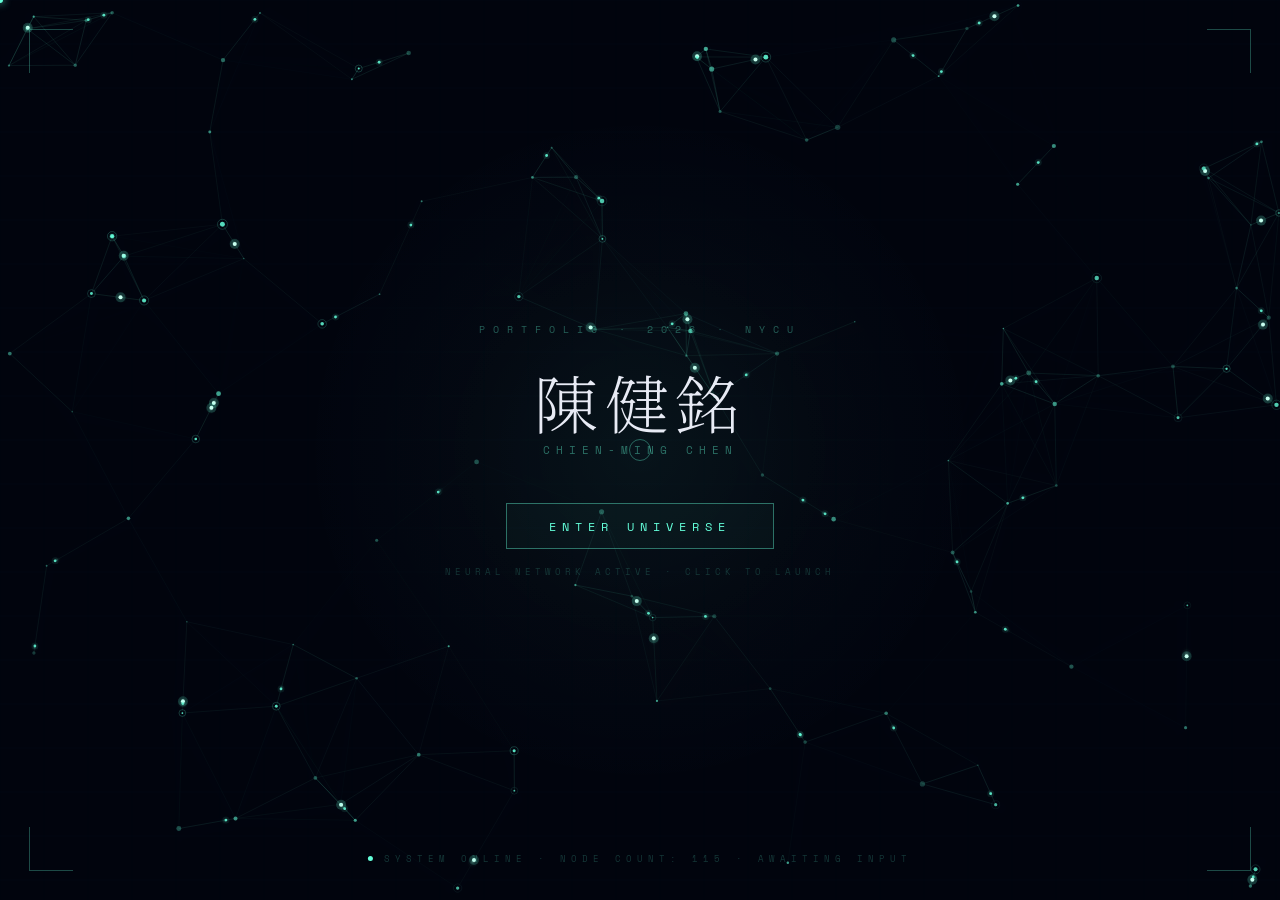
==== commit 451ca14e: "Update Chen.html" ====
--- a/Chen.html
+++ b/Chen.html
@@ -332,11 +332,11 @@
       <div class="rv s3">
         <div class="scat">程式語言 &amp; 工具</div>
         <div class="sgr">
-          <div class="sk" data-pct="88" data-desc="主力語言。用於科學計算、數據分析、自動化腳本及 AI 模型訓練前處理，熟悉 NumPy / Matplotlib 生態系。">Python</div>
-          <div class="sk" data-pct="82" data-desc="向量化運算與矩陣操作，廣泛應用於 PDE 求解器、隨機模擬與統計分析等數值任務。">NumPy</div>
-          <div class="sk" data-pct="78" data-desc="科學視覺化工具，可繪製收斂曲線、誤差分析圖、場分布圖等，支援動畫輸出。">Matplotlib</div>
-          <div class="sk" data-pct="70" data-desc="熟悉指令列操作、Shell 腳本與環境管理，能在遠端伺服器上執行計算任務。">Linux</div>
-          <div class="sk" data-pct="72" data-desc="用於 CV 訓練資料集建構，能高效完成 Bounding Box 標注並輸出 YOLO 格式標注檔。">LabelImg</div>
+          <div class="sk" data-pct="78" data-desc="主力語言。用於科學計算、數據分析、自動化腳本及 AI 模型訓練前處理，熟悉 NumPy / Matplotlib 生態系。">Python</div>
+          <div class="sk" data-pct="75" data-desc="向量化運算與矩陣操作，廣泛應用於 PDE 求解器、隨機模擬與統計分析等數值任務。">NumPy</div>
+          <div class="sk" data-pct="60" data-desc="科學視覺化工具，可繪製收斂曲線、誤差分析圖、場分布圖等，支援動畫輸出。">Matplotlib</div>
+          <div class="sk" data-pct="73" data-desc="熟悉指令列操作、Shell 腳本與環境管理。">Linux</div>
+          <div class="sk" data-pct="80" data-desc="用於 CV 訓練資料集建構，能高效完成 Bounding Box 標注並輸出 YOLO 格式標注檔。">LabelImg</div>
           <div class="sk" data-pct="65" data-desc="了解 YOLOv5/v8 訓練流程，包含資料清洗、格式轉換、模型評估等端到端實作。">YOLO</div>
         </div>
         <div class="scat">數值分析 &amp; 科學計算</div>
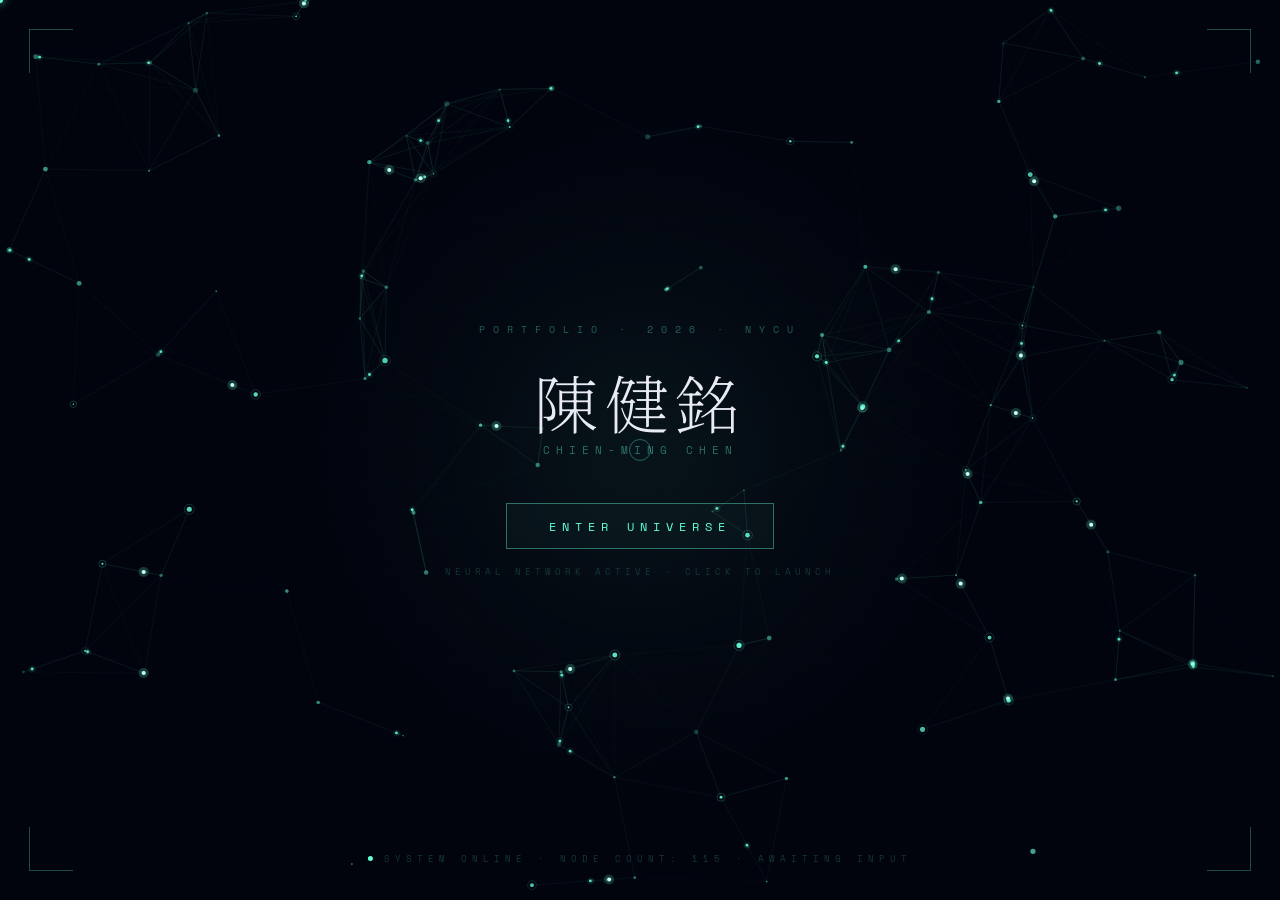
==== commit 6cfb020c: "Update Chen.html" ====
--- a/Chen.html
+++ b/Chen.html
@@ -3,6 +3,7 @@
 <head>
 <meta charset="UTF-8">
 <meta name="viewport" content="width=device-width, initial-scale=1.0">
+  <link rel="icon" href="earth_icon.svg" type="image/png/svg" />
 <title>陳健銘 · Portfolio</title>
 <link href="https://fonts.googleapis.com/css2?family=Noto+Serif+TC:wght@200;300;400&family=Space+Mono:wght@400;700&family=Noto+Sans+TC:wght@300;400;500&display=swap" rel="stylesheet">
 <style>
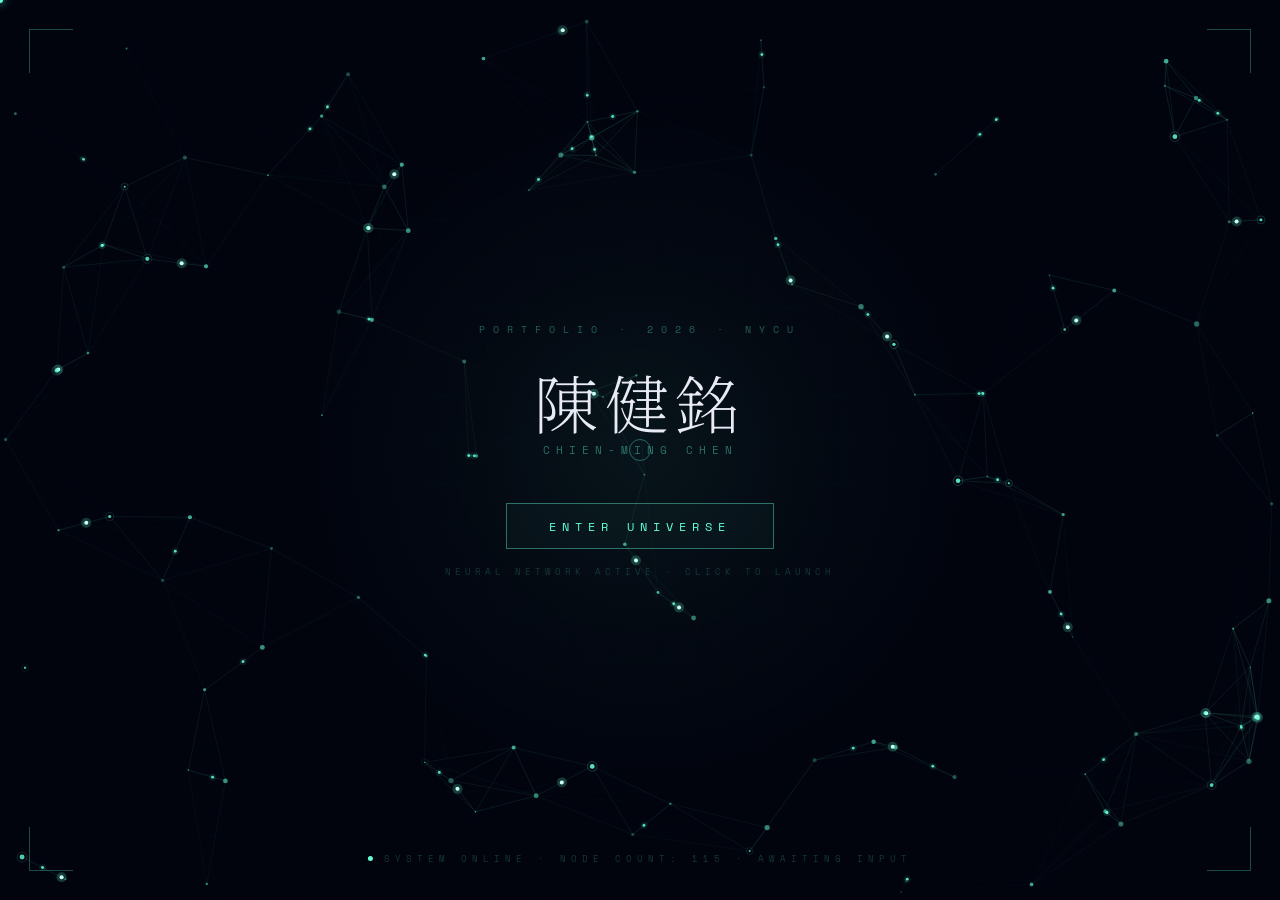
==== commit a8dcf4ea: "Update Chen.html" ====
--- a/Chen.html
+++ b/Chen.html
@@ -413,6 +413,13 @@
             <div class="tl-role">AI Intern</div>
             <div class="tl-org">美商普維股份有限公司（LatticeWork）· 新竹竹北</div>
             <div class="tl-body">負責 CV 模型訓練之自動化影像前處理，撰寫 Python 腳本進行影格抽樣與圖像清洗；以 LabelImg 進行 Bounding Box 標註與 QA，建構符合 YOLO 格式的高品質訓練資料集。</div>
+          </div>
+          <div class="tl-item">
+            <div class="tl-dot"></div>
+            <div class="tl-year">2025/09 — 2026/06</div>
+            <div class="tl-role">高階助教</div>
+            <div class="tl-org">國立陽明交通大學 微積分小組</div>
+            <div class="tl-body">負責批改試卷、作業、監考以及教授安排之事項。</div>
           </div>
           <div class="tl-item">
             <div class="tl-dot"></div>
